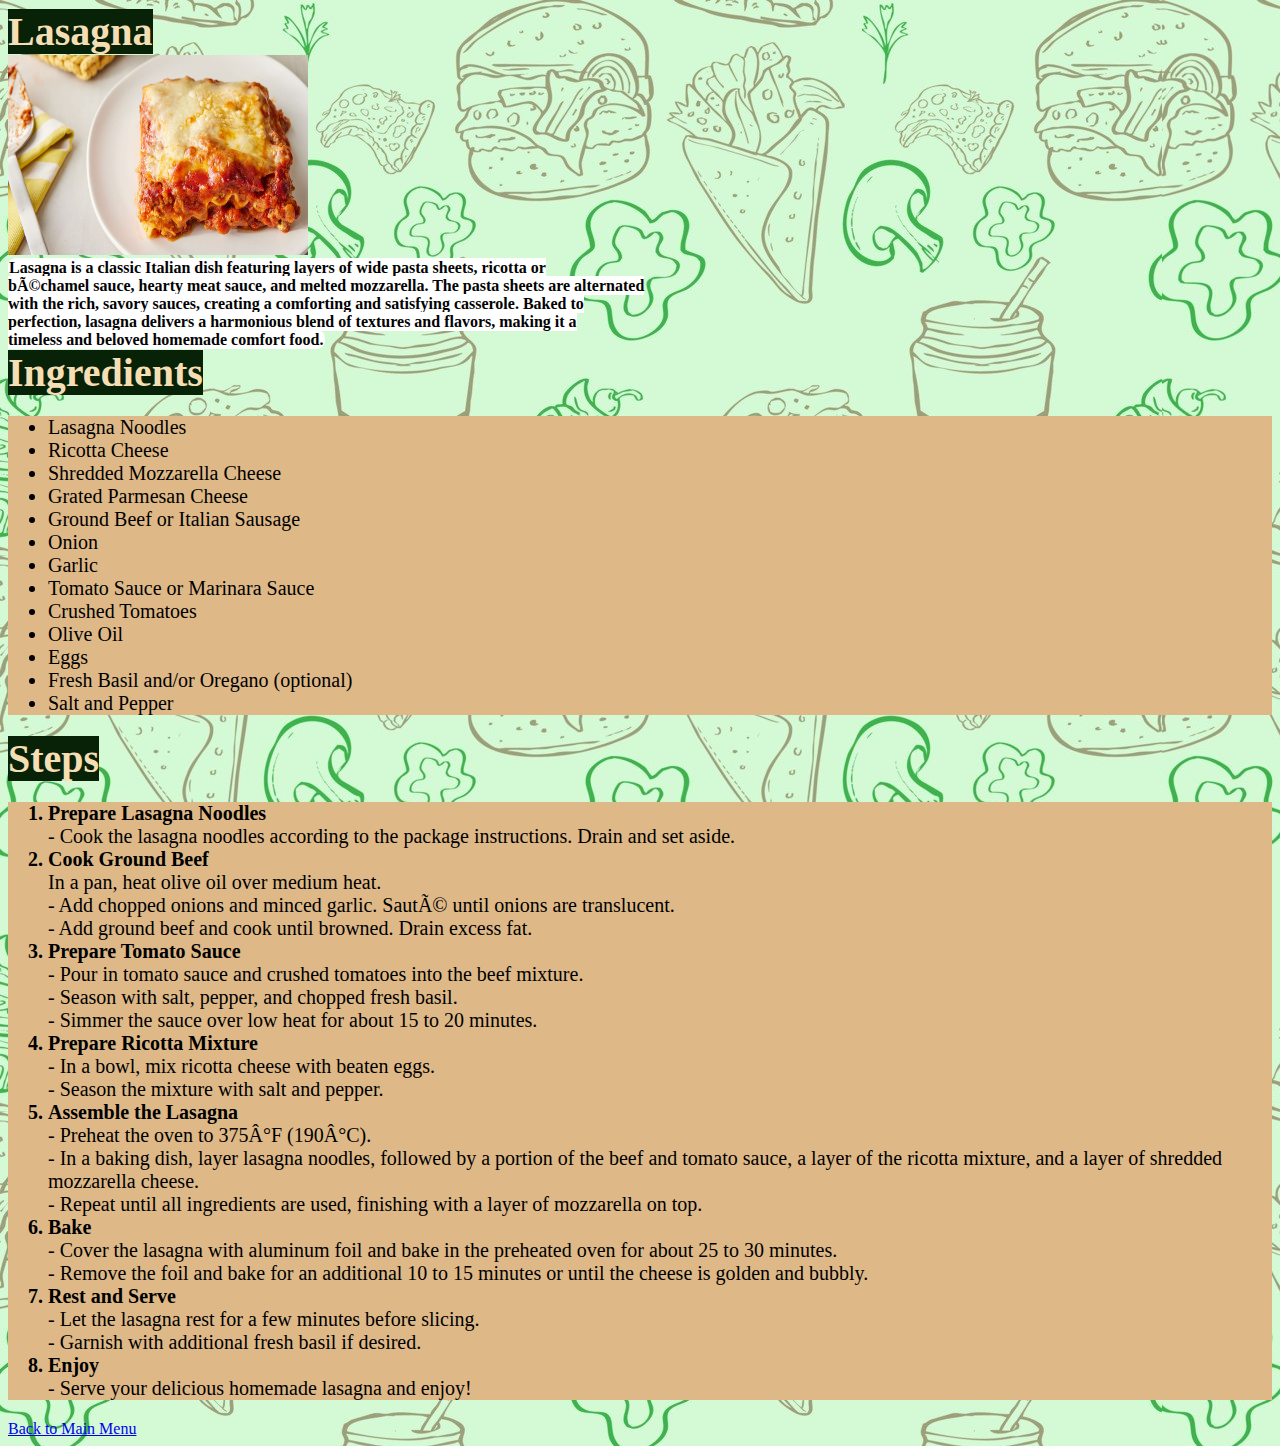
==== recipes/lasagna.html @ fdd2383b "Added modified inserted" ====
<!DOCTYPE html>
<html lang="en">
    <head>
        <title>Lasagna</title>
        <meta charset="utf-18">
        <link rel="stylesheet" href="./stylesrecipe.css">
    </head>
    <body>
        <h1>Lasagna</h1>
        <br>
        <img src="../images/lasagna.jpg" alt="This is my own" height="200" width="300">
        <br>
        <p>Lasagna is a classic Italian dish featuring layers of wide pasta sheets, ricotta or
        <br>béchamel sauce, hearty meat sauce, and melted mozzarella. The pasta sheets are alternated
        <br> with the rich, savory sauces, creating a comforting and satisfying casserole. Baked to 
        <br>perfection, lasagna delivers a harmonious blend of textures and flavors, making it a 
        <br>timeless and beloved homemade comfort food.</p>
        <br>
        <h2 id="ing">Ingredients</h2>
        <ul>
            <li>Lasagna Noodles</li>
            <li>Ricotta Cheese</li>
            <li>Shredded Mozzarella Cheese</li>
            <li>Grated Parmesan Cheese</li>
            <li>Ground Beef or Italian Sausage</li>
            <li>Onion</li>
            <li>Garlic</li>
            <li>Tomato Sauce or Marinara Sauce</li>
            <li>Crushed Tomatoes</li>
            <li>Olive Oil</li>
            <li>Eggs</li>
            <li>Fresh Basil and/or Oregano (optional)</li>
            <li>Salt and Pepper</li>
        </ul>

        <h2 id="ing">Steps</h2>
        <ol>
          <li id="list"><b>Prepare Lasagna Noodles</b></li>
            - Cook the lasagna noodles according to the package instructions. Drain and set aside.
          <li id="list"><b>Cook Ground Beef</b></li>
            In a pan, heat olive oil over medium heat.
            <br>- Add chopped onions and minced garlic. Sauté until onions are translucent.
            <br>- Add ground beef and cook until browned. Drain excess fat.
          <li id="list"><b>Prepare Tomato Sauce</b></li>
            - Pour in tomato sauce and crushed tomatoes into the beef mixture.
            <br>- Season with salt, pepper, and chopped fresh basil.
            <br>- Simmer the sauce over low heat for about 15 to 20 minutes.
          <li id="list"><b>Prepare Ricotta Mixture</b></li>
            - In a bowl, mix ricotta cheese with beaten eggs.
            <br>- Season the mixture with salt and pepper.
          <li id="list"><b>Assemble the Lasagna</b></li>
            - Preheat the oven to 375°F (190°C).
            <br>- In a baking dish, layer lasagna noodles, followed by a portion of the beef and tomato sauce, a layer of the ricotta mixture, and a layer of shredded mozzarella cheese.
            <br>- Repeat until all ingredients are used, finishing with a layer of mozzarella on top.
          <li id="list"><b>Bake</b></li>
            - Cover the lasagna with aluminum foil and bake in the preheated oven for about 25 to 30 minutes.
            <br>- Remove the foil and bake for an additional 10 to 15 minutes or until the cheese is golden and bubbly.
          <li id="list"><b>Rest and Serve</b></li>
            - Let the lasagna rest for a few minutes before slicing.
            <br>- Garnish with additional fresh basil if desired.
          <li id="list"><b>Enjoy</b></li>
            - Serve your delicious homemade lasagna and enjoy!
       
        </ol>
        <a href="../index.html">Back to Main Menu</a>
    </body>
</html>
---- recipes/stylesrecipe.css ----
body {
    background-image: url('../images/background.jpg');
}

h1{
    font-weight: 800;
    font-size: 40px;
    background-color: rgb(8, 34, 8);
    display: inline;
    color: wheat;
}

ul{
    color: black;
    font-size: 20px;
    background-color: burlywood;
    
    
}

#list{
    font-weight: bold;
}
ol{
    color: black;
    font-size: 20px;
    background-color: burlywood;
    
}

p{
    font-weight:bold;   
    display: inline;
    background-color:rgb(255, 255, 255);
    padding: 1px; /* Pad   ding inside the text box */
    margin: 10px 0; /* Margin around the text box */
    border-radius: 8px; /* Border-radius for rounded corners */
    color: #020202; /* Text color inside the text box */

    max-width: 1px; /* Set the maximum width for the text box */
    margin: 20px auto; /* Center the text box with auto margin */
 /* Add padding inside the text box */

}
#ing{
    font-size: 40px;
    background-color: rgb(8, 34, 8);
    display: inline;
    color: wheat;
}
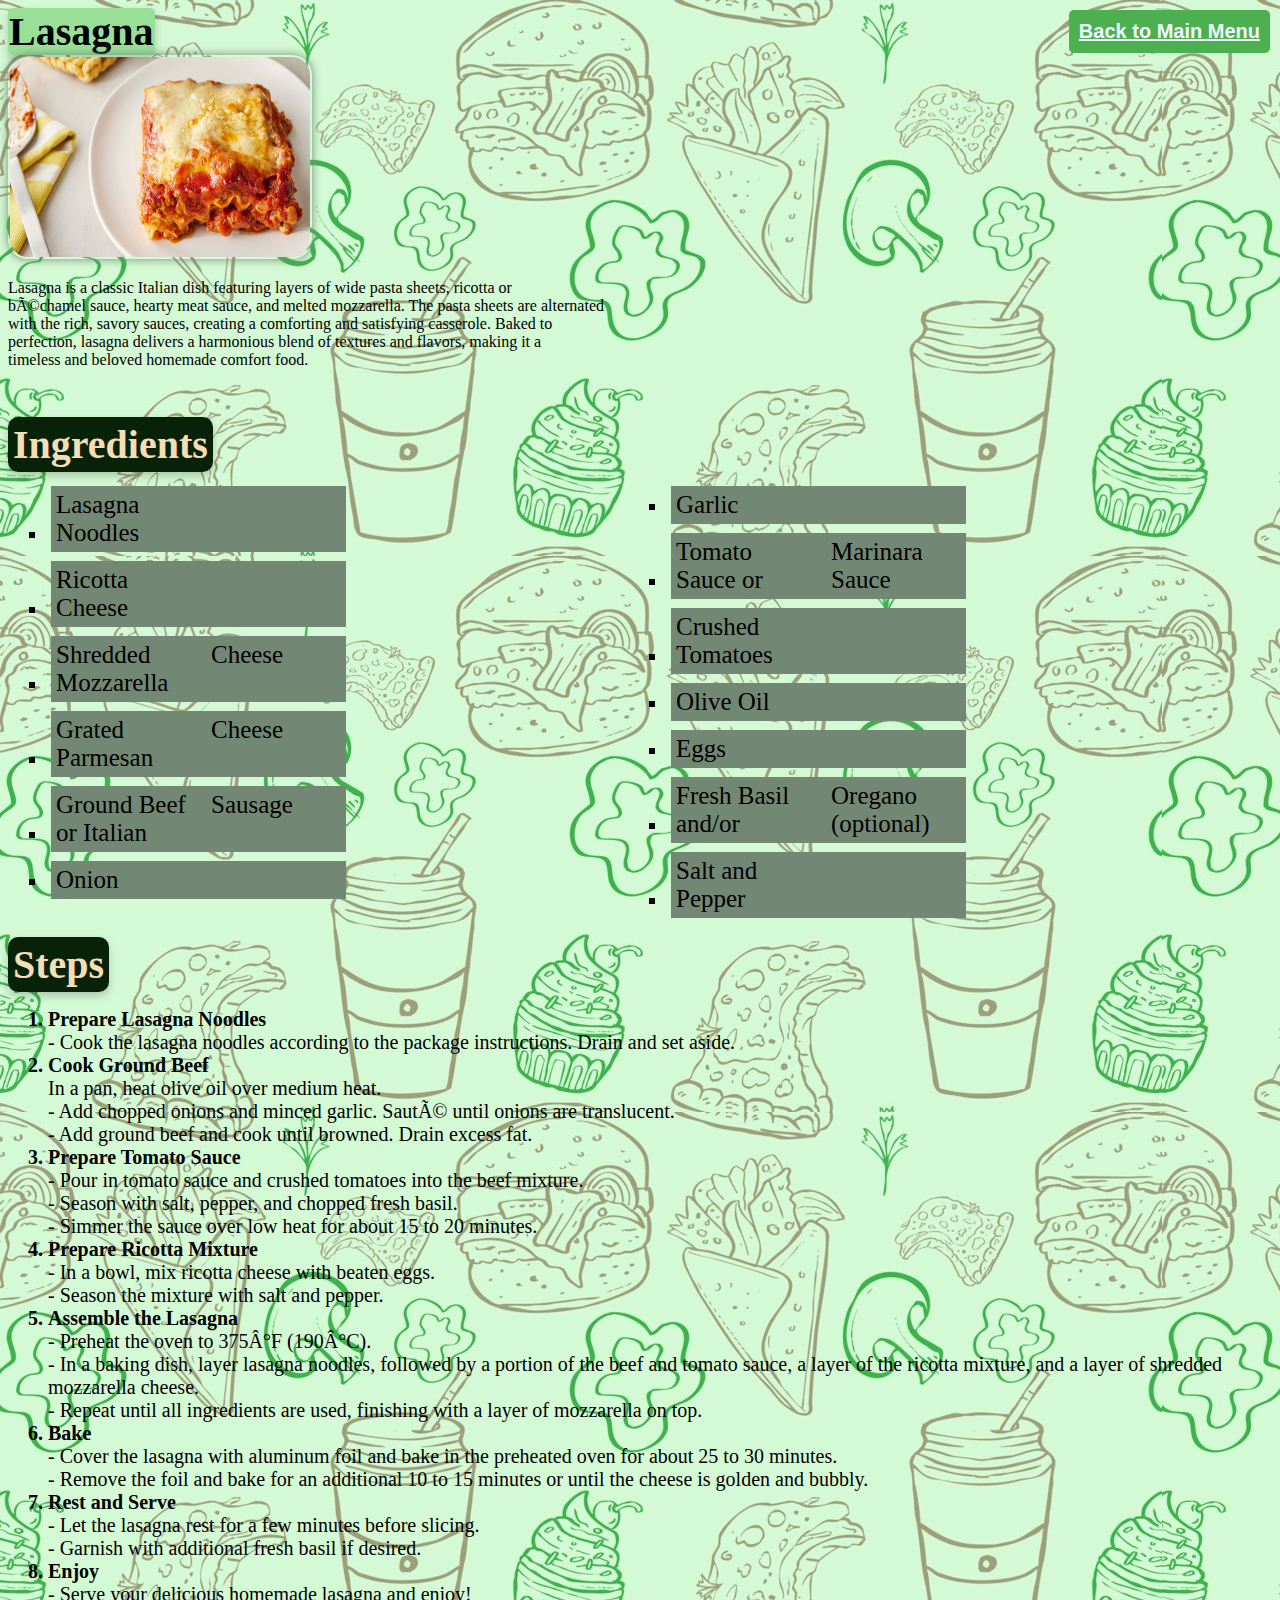
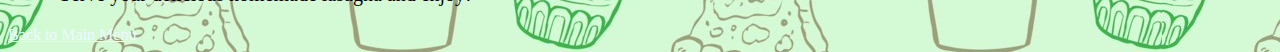
==== commit 64a43960: "Modified & Added file modified css and html files of all recipes modified index.html file pasta had " ====
--- a/recipes/lasagna.html
+++ b/recipes/lasagna.html
@@ -16,52 +16,58 @@
         <br>perfection, lasagna delivers a harmonious blend of textures and flavors, making it a 
         <br>timeless and beloved homemade comfort food.</p>
         <br>
+        <br>
         <h2 id="ing">Ingredients</h2>
         <ul>
-            <li>Lasagna Noodles</li>
-            <li>Ricotta Cheese</li>
-            <li>Shredded Mozzarella Cheese</li>
-            <li>Grated Parmesan Cheese</li>
-            <li>Ground Beef or Italian Sausage</li>
-            <li>Onion</li>
-            <li>Garlic</li>
-            <li>Tomato Sauce or Marinara Sauce</li>
-            <li>Crushed Tomatoes</li>
-            <li>Olive Oil</li>
-            <li>Eggs</li>
-            <li>Fresh Basil and/or Oregano (optional)</li>
-            <li>Salt and Pepper</li>
+            <li id="unordered"><span>Lasagna Noodles</span></li>
+            <li id="unordered"><span>Ricotta Cheese</span></li>
+            <li id="unordered"><span>Shredded Mozzarella Cheese</span></li>
+            <li id="unordered"><span>Grated Parmesan Cheese</span></li>
+            <li id="unordered"><span>Ground Beef or Italian Sausage</span></li>
+            <li id="unordered"><span>Onion</span></li>
+            <li id="unordered"><span>Garlic</span></li>
+            <li id="unordered"><span>Tomato Sauce or Marinara Sauce</span></li>
+            <li id="unordered"><span>Crushed Tomatoes</span></li>
+            <li id="unordered"><span>Olive Oil</span></li>
+            <li id="unordered"><span>Eggs</span></li>
+            <li id="unordered"><span>Fresh Basil and/or Oregano (optional)</span></li>
+            <li id="unordered"><span>Salt and Pepper</span></li>
         </ul>
 
         <h2 id="ing">Steps</h2>
         <ol>
-          <li id="list"><b>Prepare Lasagna Noodles</b></li>
+          <li id="list"><b>Prepare Lasagna Noodles</b></span></li>
             - Cook the lasagna noodles according to the package instructions. Drain and set aside.
-          <li id="list"><b>Cook Ground Beef</b></li>
+          <li id="list"><b>Cook Ground Beef</b></span></li>
             In a pan, heat olive oil over medium heat.
             <br>- Add chopped onions and minced garlic. Sauté until onions are translucent.
             <br>- Add ground beef and cook until browned. Drain excess fat.
-          <li id="list"><b>Prepare Tomato Sauce</b></li>
+          <li id="list"><b>Prepare Tomato Sauce</b></span></li>
             - Pour in tomato sauce and crushed tomatoes into the beef mixture.
             <br>- Season with salt, pepper, and chopped fresh basil.
             <br>- Simmer the sauce over low heat for about 15 to 20 minutes.
-          <li id="list"><b>Prepare Ricotta Mixture</b></li>
+          <li id="list"><b>Prepare Ricotta Mixture</b></span></li>
             - In a bowl, mix ricotta cheese with beaten eggs.
             <br>- Season the mixture with salt and pepper.
-          <li id="list"><b>Assemble the Lasagna</b></li>
+          <li id="list"><b>Assemble the Lasagna</b></span></li>
             - Preheat the oven to 375°F (190°C).
             <br>- In a baking dish, layer lasagna noodles, followed by a portion of the beef and tomato sauce, a layer of the ricotta mixture, and a layer of shredded mozzarella cheese.
             <br>- Repeat until all ingredients are used, finishing with a layer of mozzarella on top.
-          <li id="list"><b>Bake</b></li>
+          <li id="list"><b>Bake</b></span></li>
             - Cover the lasagna with aluminum foil and bake in the preheated oven for about 25 to 30 minutes.
             <br>- Remove the foil and bake for an additional 10 to 15 minutes or until the cheese is golden and bubbly.
-          <li id="list"><b>Rest and Serve</b></li>
+          <li id="list"><b>Rest and Serve</b></span></li>
             - Let the lasagna rest for a few minutes before slicing.
             <br>- Garnish with additional fresh basil if desired.
-          <li id="list"><b>Enjoy</b></li>
+          <li id="list"><b>Enjoy</b></span></li>
             - Serve your delicious homemade lasagna and enjoy!
        
         </ol>
         <a href="../index.html">Back to Main Menu</a>
+
+       
+          <button class="top-right-button"><a href="../index.html">Back to Main Menu</a></button>
+
+
     </body>
 </html>--- a/recipes/stylesrecipe.css
+++ b/recipes/stylesrecipe.css
@@ -2,49 +2,133 @@
     background-image: url('../images/background.jpg');
 }
 
-h1{
-    font-weight: 800;
-    font-size: 40px;
-    background-color: rgb(8, 34, 8);
-    display: inline;
-    color: wheat;
-}
-
-ul{
-    color: black;
-    font-size: 20px;
-    background-color: burlywood;
-    
-    
-}
-
-#list{
-    font-weight: bold;
-}
-ol{
-    color: black;
-    font-size: 20px;
-    background-color: burlywood;
-    
-}
-
-p{
-    font-weight:bold;   
-    display: inline;
-    background-color:rgb(255, 255, 255);
-    padding: 1px; /* Pad   ding inside the text box */
-    margin: 10px 0; /* Margin around the text box */
-    border-radius: 8px; /* Border-radius for rounded corners */
-    color: #020202; /* Text color inside the text box */
-
-    max-width: 1px; /* Set the maximum width for the text box */
-    margin: 20px auto; /* Center the text box with auto margin */
- /* Add padding inside the text box */
-
-}
 #ing{
     font-size: 40px;
     background-color: rgb(8, 34, 8);
     display: inline;
     color: wheat;
-}+    padding: 5px;
+    border-radius: 10px;
+    box-shadow: 0 4px 8px rgba(0, 0, 0, 0.2);
+    position:static;   
+ 
+}
+
+h1{
+  
+    position:static;
+    top: 1000px;
+    left: 10px;
+    font-weight: 800;
+    font-size: 40px;
+    background-color: rgb(152, 224, 152);
+
+    display: inline;
+    padding:1px ;
+    color: rgb(0, 0, 0);
+    border-radius: 5px;
+    box-shadow: 0 4px 8px rgba(0, 0, 0, 0.2);
+    
+   
+}
+
+
+#list{
+    font-weight: bold;
+}
+
+li {
+    color: black;
+    font-size: 20px;  
+    list-style-type:decimal; /* Remove default list item bullets */
+}
+
+#unordered{
+    list-style-type: square;
+    padding: 2px;
+}
+
+ul {
+    
+    columns: 2;
+    list-style: none; /* Remove default list styles */
+    overflow: hidden; /* Clear the float */
+}
+
+#or-line
+{
+    padding: 5px;
+    background-color: rgb(114, 136, 116);  
+}
+
+#ordered{
+    font-size: 25px;
+    padding: 2px;
+}
+
+ol {
+    font-size: 20px;
+    line-clamp:initial;
+}
+
+ol > span {
+    display: inline-block;
+    color: black;
+    font-size: 25px;
+    margin-left: 1px;
+    padding: 5px; 
+}
+
+img{
+    border-radius: 20px;
+    box-shadow: 0 0 10px rgb(114, 136, 116);
+    padding: 2px;
+}
+    
+li > span {
+    columns: 2;
+    float:none; /* Float th]e list items to create a two-column layout */
+    width: calc(50% - 5px); /* Set the width of list items for two columns with gap */
+    margin-right: 5px; /* Adjust the gap between columns */
+    box-sizing: border-box; /* Include padding and border in the width */
+    /* Optional: Add styles for list items */
+    margin-bottom: 5px;
+
+    display: inline-block;
+    color: black;
+    font-size: 25px;
+    background-color: rgb(114, 136, 116);
+    margin-left: 1px;
+    padding: 5px; /* Adjust the padding to control the amount of background around the text */
+}
+
+.content {
+    max-width: 800px; /* Adjust the maximum width of your content */
+    margin: 10px 0;  /* Center the content on the page */
+    font-weight: bold;
+    background-color: aliceblue;
+    text-align:justify;
+    display: grid;
+    border: 2px solid black; 
+    padding: 10px;
+    
+}
+
+
+.top-right-button {
+    position: fixed;
+    top: 10px;
+    right: 10px;
+    font-weight: 800;
+    font-size: 20px;
+    padding: 10px;
+    background-color: #4CAF50;
+    color: white;
+    border: none;
+    border-radius: 5px;
+    cursor: pointer;
+}
+
+a {
+    color: aliceblue;
+}
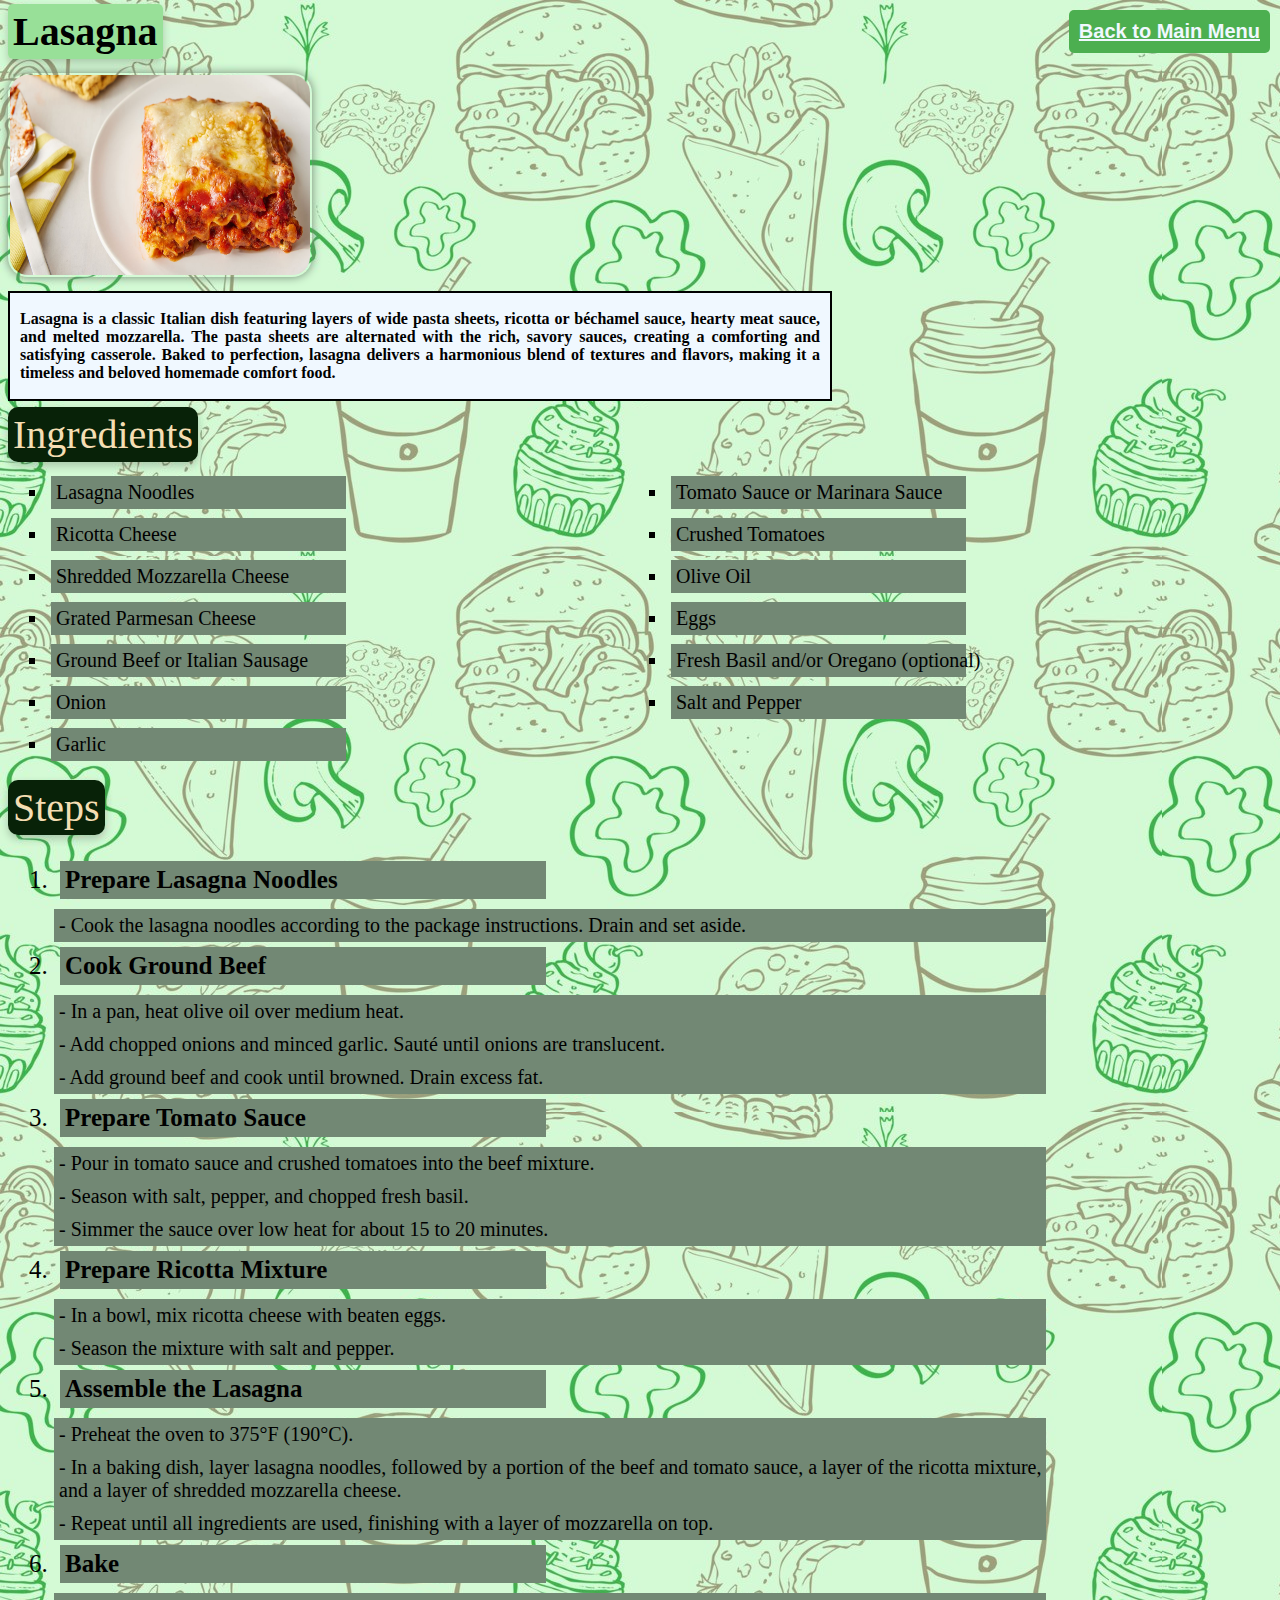
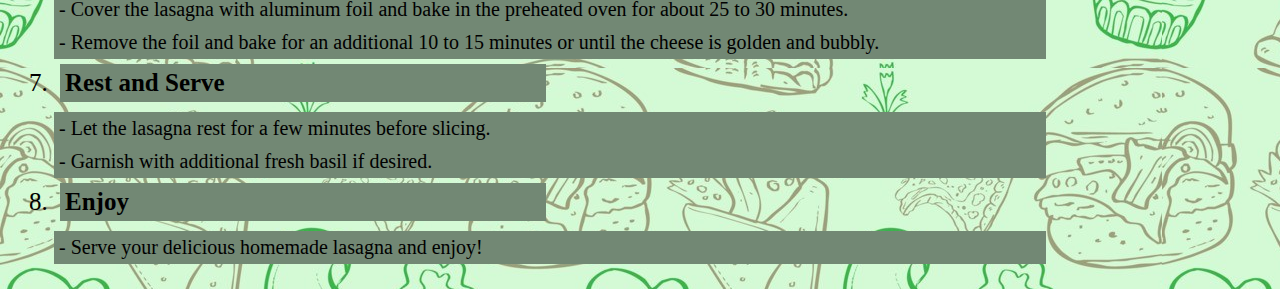
==== commit e6b473c4: "Modified and added image >> few pictures of foods added, >> modifed all recipes as best as possible " ====
--- a/recipes/lasagna.html
+++ b/recipes/lasagna.html
@@ -2,21 +2,22 @@
 <html lang="en">
     <head>
         <title>Lasagna</title>
-        <meta charset="utf-18">
+        <meta charset="UTF-8">
         <link rel="stylesheet" href="./stylesrecipe.css">
     </head>
     <body>
         <h1>Lasagna</h1>
         <br>
+        <br>
         <img src="../images/lasagna.jpg" alt="This is my own" height="200" width="300">
-        <br>
+        <div class="content">
         <p>Lasagna is a classic Italian dish featuring layers of wide pasta sheets, ricotta or
-        <br>béchamel sauce, hearty meat sauce, and melted mozzarella. The pasta sheets are alternated
-        <br> with the rich, savory sauces, creating a comforting and satisfying casserole. Baked to 
-        <br>perfection, lasagna delivers a harmonious blend of textures and flavors, making it a 
-        <br>timeless and beloved homemade comfort food.</p>
-        <br>
-        <br>
+        béchamel sauce, hearty meat sauce, and melted mozzarella. The pasta sheets are alternated
+         with the rich, savory sauces, creating a comforting and satisfying casserole. Baked to 
+        perfection, lasagna delivers a harmonious blend of textures and flavors, making it a 
+        timeless and beloved homemade comfort food.</p>
+        </div>
+        
         <h2 id="ing">Ingredients</h2>
         <ul>
             <li id="unordered"><span>Lasagna Noodles</span></li>
@@ -34,39 +35,40 @@
             <li id="unordered"><span>Salt and Pepper</span></li>
         </ul>
 
+
+
         <h2 id="ing">Steps</h2>
-        <ol>
-          <li id="list"><b>Prepare Lasagna Noodles</b></span></li>
-            - Cook the lasagna noodles according to the package instructions. Drain and set aside.
-          <li id="list"><b>Cook Ground Beef</b></span></li>
-            In a pan, heat olive oil over medium heat.
-            <br>- Add chopped onions and minced garlic. Sauté until onions are translucent.
-            <br>- Add ground beef and cook until browned. Drain excess fat.
-          <li id="list"><b>Prepare Tomato Sauce</b></span></li>
-            - Pour in tomato sauce and crushed tomatoes into the beef mixture.
-            <br>- Season with salt, pepper, and chopped fresh basil.
-            <br>- Simmer the sauce over low heat for about 15 to 20 minutes.
-          <li id="list"><b>Prepare Ricotta Mixture</b></span></li>
-            - In a bowl, mix ricotta cheese with beaten eggs.
-            <br>- Season the mixture with salt and pepper.
-          <li id="list"><b>Assemble the Lasagna</b></span></li>
-            - Preheat the oven to 375°F (190°C).
-            <br>- In a baking dish, layer lasagna noodles, followed by a portion of the beef and tomato sauce, a layer of the ricotta mixture, and a layer of shredded mozzarella cheese.
-            <br>- Repeat until all ingredients are used, finishing with a layer of mozzarella on top.
-          <li id="list"><b>Bake</b></span></li>
-            - Cover the lasagna with aluminum foil and bake in the preheated oven for about 25 to 30 minutes.
-            <br>- Remove the foil and bake for an additional 10 to 15 minutes or until the cheese is golden and bubbly.
-          <li id="list"><b>Rest and Serve</b></span></li>
-            - Let the lasagna rest for a few minutes before slicing.
-            <br>- Garnish with additional fresh basil if desired.
-          <li id="list"><b>Enjoy</b></span></li>
-            - Serve your delicious homemade lasagna and enjoy!
-       
+        <ol><span>
+          <li id="ordered"><span><b>Prepare Lasagna Noodles</b></span></li>
+            <ol id="or-line">- Cook the lasagna noodles according to the package instructions. Drain and set aside.</ol>   
+          <li id="ordered"><span><b>Cook Ground Beef</b></span></li>
+          <ol id="or-line">- In a pan, heat olive oil over medium heat.</ol>   
+            <ol id="or-line">- Add chopped onions and minced garlic. Sauté until onions are translucent.</ol>   
+            <ol id="or-line">- Add ground beef and cook until browned. Drain excess fat.</ol>   
+          <li id="ordered"><span><b>Prepare Tomato Sauce</b></span></li>
+            <ol id="or-line">- Pour in tomato sauce and crushed tomatoes into the beef mixture.</ol>   
+            <ol id="or-line">- Season with salt, pepper, and chopped fresh basil.</ol>   
+            <ol id="or-line">- Simmer the sauce over low heat for about 15 to 20 minutes.</ol>   
+          <li id="ordered"><span><b>Prepare Ricotta Mixture</b></span></li>
+            <ol id="or-line">- In a bowl, mix ricotta cheese with beaten eggs.</ol>   
+            <ol id="or-line">- Season the mixture with salt and pepper.</ol>   
+          <li id="ordered"><span><b>Assemble the Lasagna</b></span></li>
+            <ol id="or-line">- Preheat the oven to 375°F (190°C).</ol>   
+            <ol id="or-line">- In a baking dish, layer lasagna noodles, followed by a portion of the beef and tomato sauce, a layer of the ricotta mixture,
+              <br>and a layer of shredded mozzarella cheese.</ol>   
+            <ol id="or-line">- Repeat until all ingredients are used, finishing with a layer of mozzarella on top.</ol>   
+          <li id="ordered"><span><b>Bake</b></span></li>
+            <ol id="or-line">- Cover the lasagna with aluminum foil and bake in the preheated oven for about 25 to 30 minutes.</ol>   
+            <ol id="or-line">- Remove the foil and bake for an additional 10 to 15 minutes or until the cheese is golden and bubbly.</ol>   
+          <li id="ordered"><span><b>Rest and Serve</b></span></li>
+            <ol id="or-line">- Let the lasagna rest for a few minutes before slicing.</ol>   
+            <ol id="or-line">- Garnish with additional fresh basil if desired.</ol>   
+          <li id="ordered"><span><b>Enjoy</b></span></li>
+            <ol id="or-line">- Serve your delicious homemade lasagna and enjoy!</ol>   
+          </span>
         </ol>
-        <a href="../index.html">Back to Main Menu</a>
-
-       
-          <button class="top-right-button"><a href="../index.html">Back to Main Menu</a></button>
+     
+        <button class="top-right-button"><a href="../index.html">Back to Main Menu</a></button>
 
 
     </body>
--- a/recipes/stylesrecipe.css
+++ b/recipes/stylesrecipe.css
@@ -10,8 +10,9 @@
     padding: 5px;
     border-radius: 10px;
     box-shadow: 0 4px 8px rgba(0, 0, 0, 0.2);
-    position:static;   
- 
+    position:static;    
+    font-weight: 300;
+
 }
 
 h1{
@@ -24,7 +25,7 @@
     background-color: rgb(152, 224, 152);
 
     display: inline;
-    padding:1px ;
+    padding:5px ;
     color: rgb(0, 0, 0);
     border-radius: 5px;
     box-shadow: 0 4px 8px rgba(0, 0, 0, 0.2);
@@ -33,9 +34,6 @@
 }
 
 
-#list{
-    font-weight: bold;
-}
 
 li {
     color: black;
@@ -46,6 +44,7 @@
 #unordered{
     list-style-type: square;
     padding: 2px;
+    white-space: nowrap;
 }
 
 ul {
@@ -63,7 +62,9 @@
 
 #ordered{
     font-size: 25px;
-    padding: 2px;
+    padding: 5px;
+    white-space: nowrap; 
+    
 }
 
 ol {
@@ -79,11 +80,13 @@
     padding: 5px; 
 }
 
+
 img{
     border-radius: 20px;
     box-shadow: 0 0 10px rgb(114, 136, 116);
     padding: 2px;
 }
+
     
 li > span {
     columns: 2;
@@ -96,7 +99,6 @@
 
     display: inline-block;
     color: black;
-    font-size: 25px;
     background-color: rgb(114, 136, 116);
     margin-left: 1px;
     padding: 5px; /* Adjust the padding to control the amount of background around the text */
@@ -111,6 +113,8 @@
     display: grid;
     border: 2px solid black; 
     padding: 10px;
+    padding-top: 1px;
+    padding-bottom: 1px;
     
 }
 
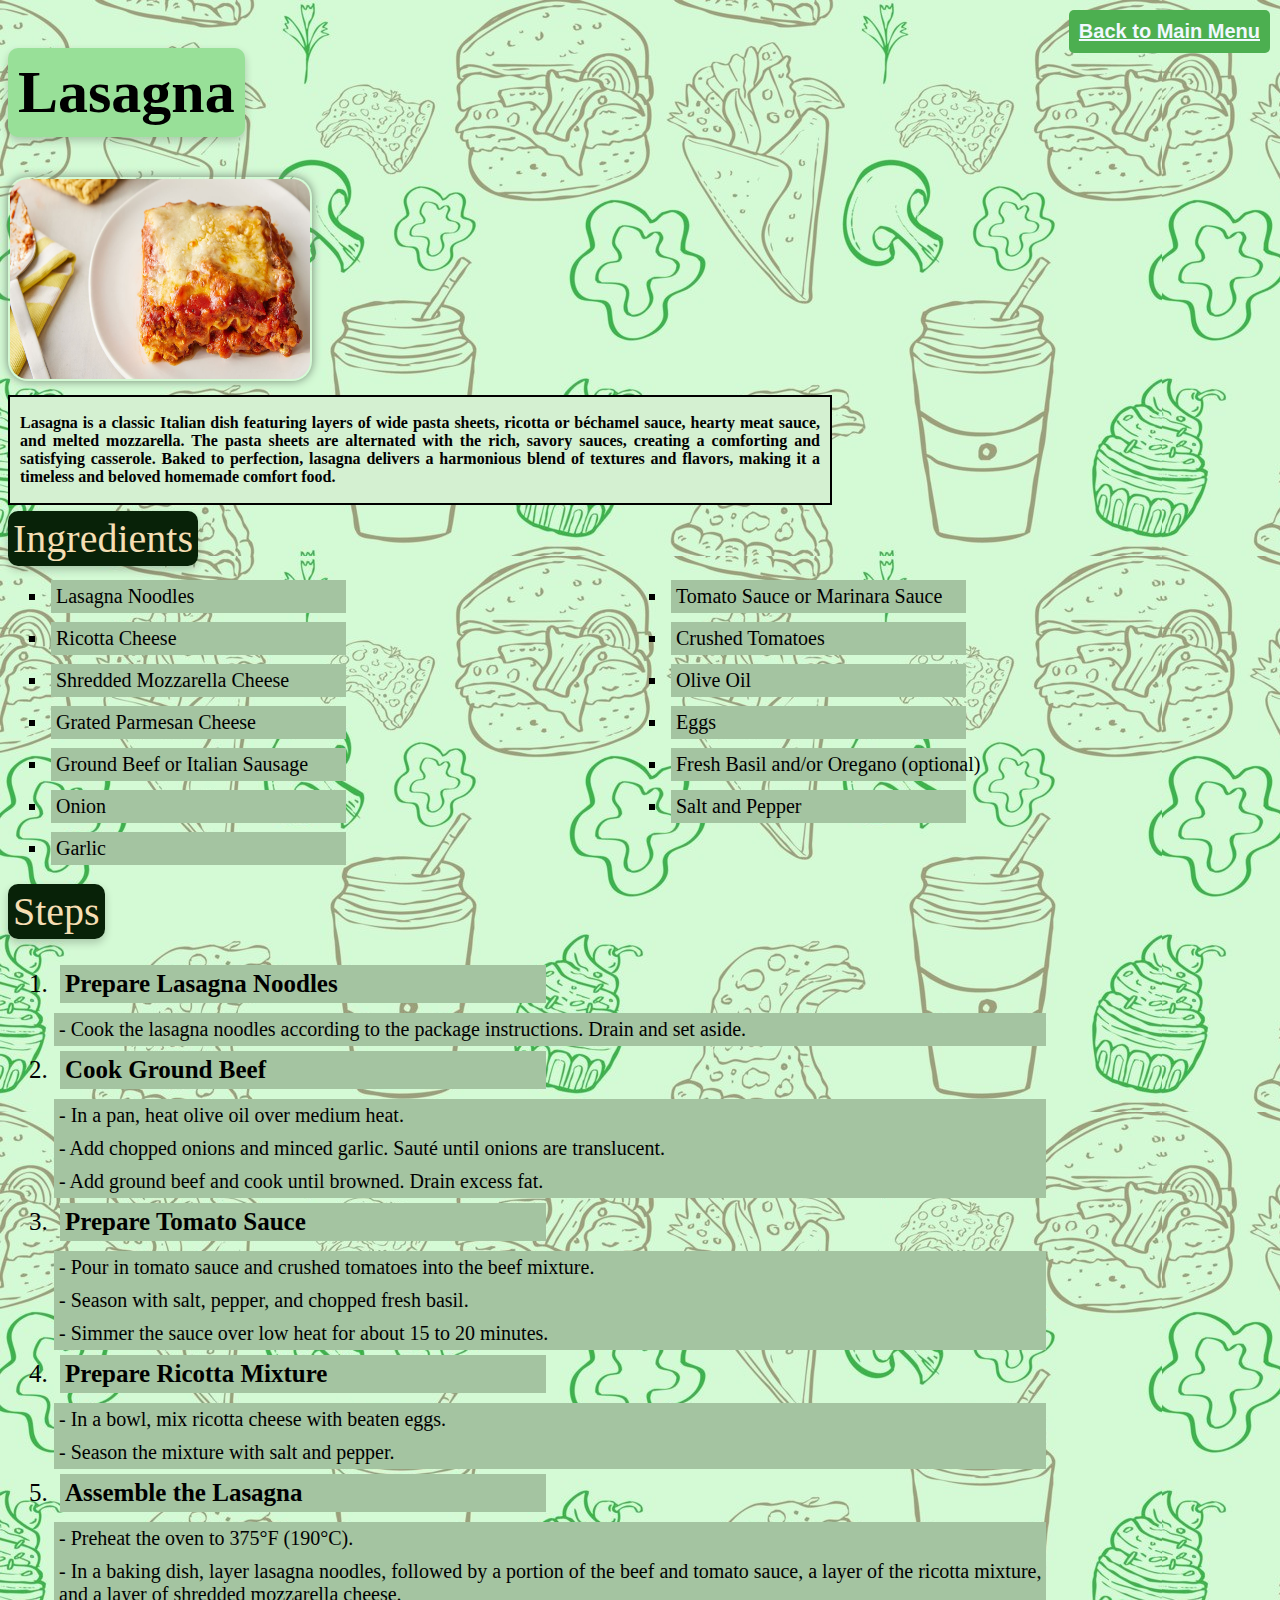
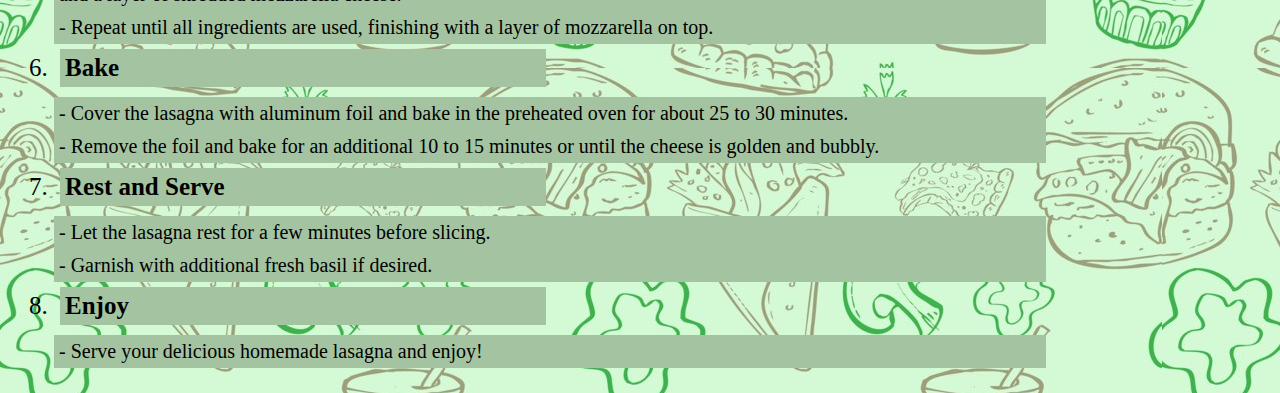
==== commit 02f74b8a: "Modified all to final" ====
--- a/recipes/lasagna.html
+++ b/recipes/lasagna.html
@@ -7,8 +7,7 @@
     </head>
     <body>
         <h1>Lasagna</h1>
-        <br>
-        <br>
+      <br>
         <img src="../images/lasagna.jpg" alt="This is my own" height="200" width="300">
         <div class="content">
         <p>Lasagna is a classic Italian dish featuring layers of wide pasta sheets, ricotta or
--- a/recipes/stylesrecipe.css
+++ b/recipes/stylesrecipe.css
@@ -17,17 +17,16 @@
 
 h1{
   
-    position:static;
     top: 1000px;
-    left: 10px;
+    left: 10px; 
     font-weight: 800;
-    font-size: 40px;
+    font-size: 60px;
     background-color: rgb(152, 224, 152);
 
-    display: inline;
-    padding:5px ;
+    display:inline-block;
+    padding:10px ;
     color: rgb(0, 0, 0);
-    border-radius: 5px;
+    border-radius: 10px;
     box-shadow: 0 4px 8px rgba(0, 0, 0, 0.2);
     
    
@@ -57,7 +56,7 @@
 #or-line
 {
     padding: 5px;
-    background-color: rgb(114, 136, 116);  
+    background-color: rgb(164, 196, 161);  
 }
 
 #ordered{
@@ -99,7 +98,7 @@
 
     display: inline-block;
     color: black;
-    background-color: rgb(114, 136, 116);
+    background-color: rgb(164, 196, 161);
     margin-left: 1px;
     padding: 5px; /* Adjust the padding to control the amount of background around the text */
 }
@@ -108,7 +107,7 @@
     max-width: 800px; /* Adjust the maximum width of your content */
     margin: 10px 0;  /* Center the content on the page */
     font-weight: bold;
-    background-color: aliceblue;
+    background-color: rgb(212, 240, 209);
     text-align:justify;
     display: grid;
     border: 2px solid black; 
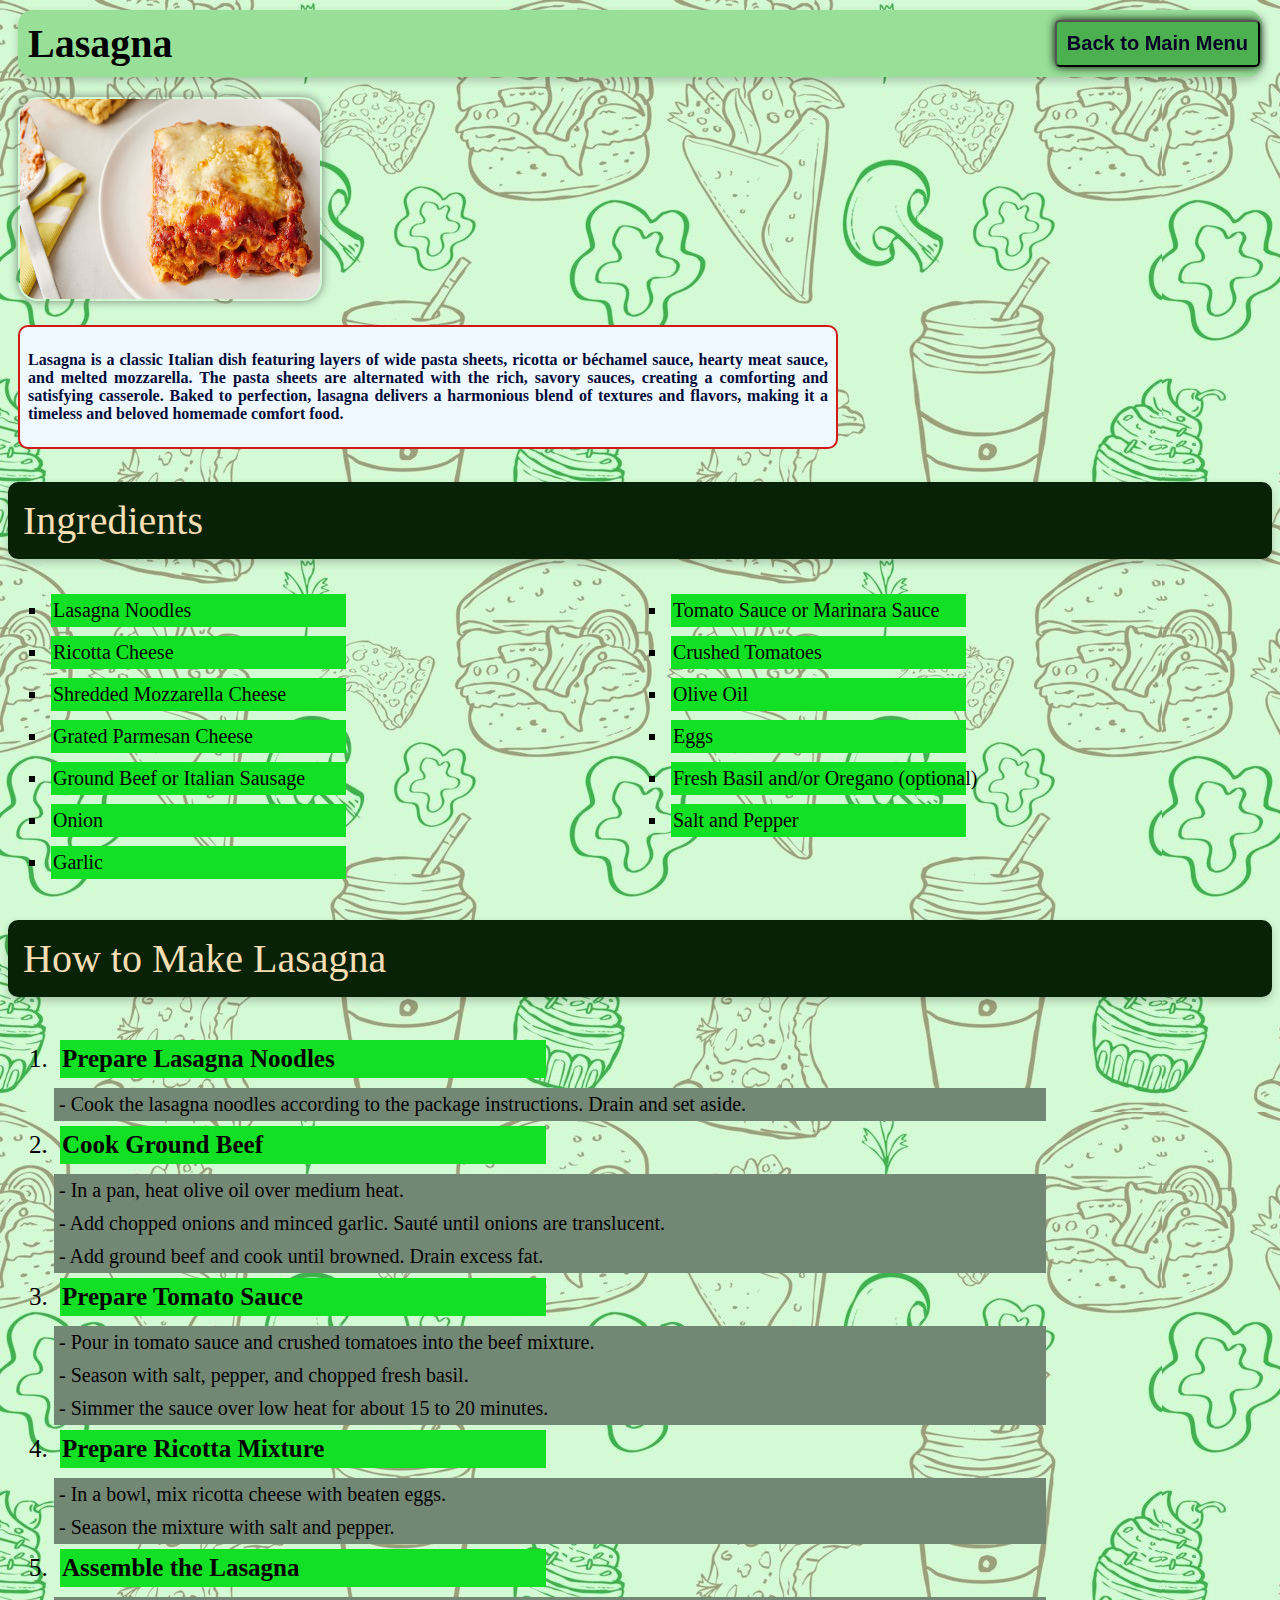
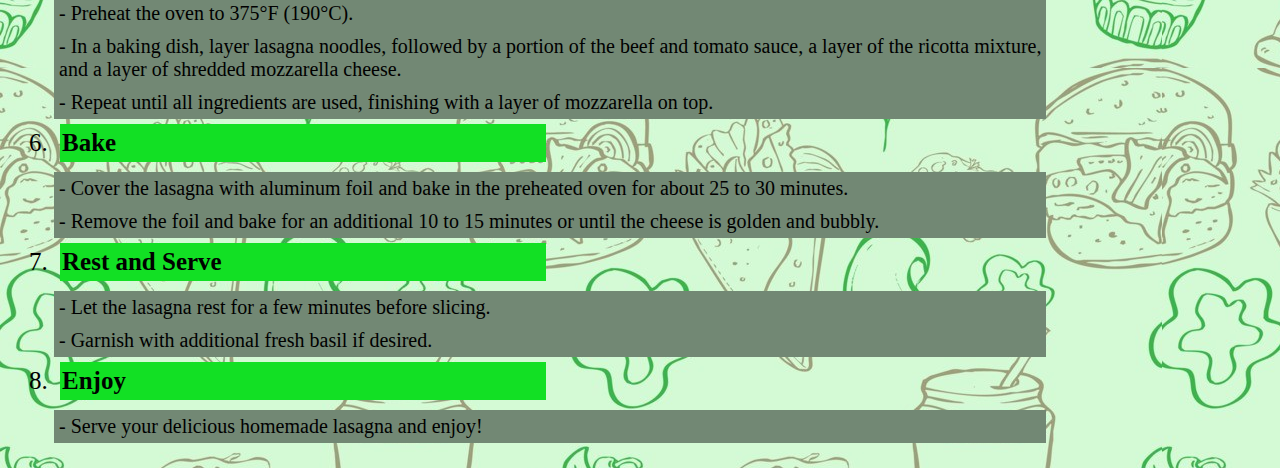
==== commit 31dee61a: "modified" ====
--- a/recipes/lasagna.html
+++ b/recipes/lasagna.html
@@ -7,7 +7,7 @@
     </head>
     <body>
         <h1>Lasagna</h1>
-      <br>
+        
         <img src="../images/lasagna.jpg" alt="This is my own" height="200" width="300">
         <div class="content">
         <p>Lasagna is a classic Italian dish featuring layers of wide pasta sheets, ricotta or
@@ -36,7 +36,7 @@
 
 
 
-        <h2 id="ing">Steps</h2>
+        <h2 id="ing">How to Make Lasagna</h2>
         <ol><span>
           <li id="ordered"><span><b>Prepare Lasagna Noodles</b></span></li>
             <ol id="or-line">- Cook the lasagna noodles according to the package instructions. Drain and set aside.</ol>   
--- a/recipes/stylesrecipe.css
+++ b/recipes/stylesrecipe.css
@@ -1,38 +1,6 @@
 body {
-    background-image: url('../images/background.jpg');
+   background-image: url('../images/background.jpg');
 }
-
-#ing{
-    font-size: 40px;
-    background-color: rgb(8, 34, 8);
-    display: inline;
-    color: wheat;
-    padding: 5px;
-    border-radius: 10px;
-    box-shadow: 0 4px 8px rgba(0, 0, 0, 0.2);
-    position:static;    
-    font-weight: 300;
-
-}
-
-h1{
-  
-    top: 1000px;
-    left: 10px; 
-    font-weight: 800;
-    font-size: 60px;
-    background-color: rgb(152, 224, 152);
-
-    display:inline-block;
-    padding:10px ;
-    color: rgb(0, 0, 0);
-    border-radius: 10px;
-    box-shadow: 0 4px 8px rgba(0, 0, 0, 0.2);
-    
-   
-}
-
-
 
 li {
     color: black;
@@ -56,7 +24,7 @@
 #or-line
 {
     padding: 5px;
-    background-color: rgb(164, 196, 161);  
+    background-color: rgb(114, 136, 116);  
 }
 
 #ordered{
@@ -84,6 +52,11 @@
     border-radius: 20px;
     box-shadow: 0 0 10px rgb(114, 136, 116);
     padding: 2px;
+    margin: 10px;
+    border-radius:20px;
+    border: rgb(30, 210, 105);
+    border-width: 10px;
+    position:static;    
 }
 
     
@@ -96,42 +69,92 @@
     /* Optional: Add styles for list items */
     margin-bottom: 5px;
 
-    display: inline-block;
+    display:inline-block;
     color: black;
-    background-color: rgb(164, 196, 161);
+    background-color: rgb(18, 224, 36);
     margin-left: 1px;
-    padding: 5px; /* Adjust the padding to control the amount of background around the text */
+    padding: 5px 2px; /* Adjust the padding to control the amount of background around the text */
 }
 
 .content {
     max-width: 800px; /* Adjust the maximum width of your content */
-    margin: 10px 0;  /* Center the content on the page */
+    margin: 10px 10px;  /* Center the content on the page */
     font-weight: bold;
-    background-color: rgb(212, 240, 209);
+    background-color: aliceblue;
     text-align:justify;
-    display: grid;
-    border: 2px solid black; 
-    padding: 10px;
-    padding-top: 1px;
-    padding-bottom: 1px;
+    border: 2px solid rgb(211, 24, 24); 
+    padding: 8px;
+    color: #030c3b;   
+    border-radius: 10px;
+    position:static;    
     
 }
 
 
+#ing{
+    font-size: 40px;
+    background-color: rgb(8, 34, 8);
+    color: wheat;
+    padding: 15px;
+    border-radius: 10px;
+    box-shadow: 0 4px 8px rgba(0, 0, 0, 0.2);
+    position:static;    
+    font-weight: 300;
+}
+
+button{
+    margin: 1px;
+    margin-right: 15px;
+    margin-top: 5px;
+}
+
+h1{
+  
+    font-weight: 800;
+    font-size: 40px;
+    background-color: rgb(152, 224, 152);
+   display:flexbox;
+   border-color: #0c26bd;
+    margin: 10px;
+    padding:10px ;
+    color: rgb(0, 0, 0);
+    border-radius: 15px;
+    box-shadow: 0 4px 8px rgba(0, 0, 0, 0.2);
+    position:static;
+}
+
 .top-right-button {
-    position: fixed;
-    top: 10px;
-    right: 10px;
-    font-weight: 800;
-    font-size: 20px;
-    padding: 10px;
-    background-color: #4CAF50;
-    color: white;
-    border: none;
-    border-radius: 5px;
-    cursor: pointer;
+   position: fixed;
+   top: 10px;
+   right: 10px;
+   font-weight: 800;
+   font-size: 20px;
+   padding: 10px;
+   background-color: #4CAF50;
+   color: rgb(15, 0, 0);
+   border-radius: 5px;
+   box-shadow: 0 0 10px rgb(0, 0, 0);
+   cursor: pointer;
+   margin: 10px;
 }
 
 a {
-    color: aliceblue;
+    color: rgb(8, 1, 39);
+    text-decoration: none;
 }
+
+.box1 {
+    padding: 10px;
+    color: #031b04;
+    font-weight: 800;
+    font-size: 50px;
+    background-color: blueviolet;
+  }
+
+.box2{
+    padding: 20px;
+    color: #0c26bd;
+    font-weight: 800;
+    font-size: 50px;
+    background-color: rgb(230, 98, 21);
+  }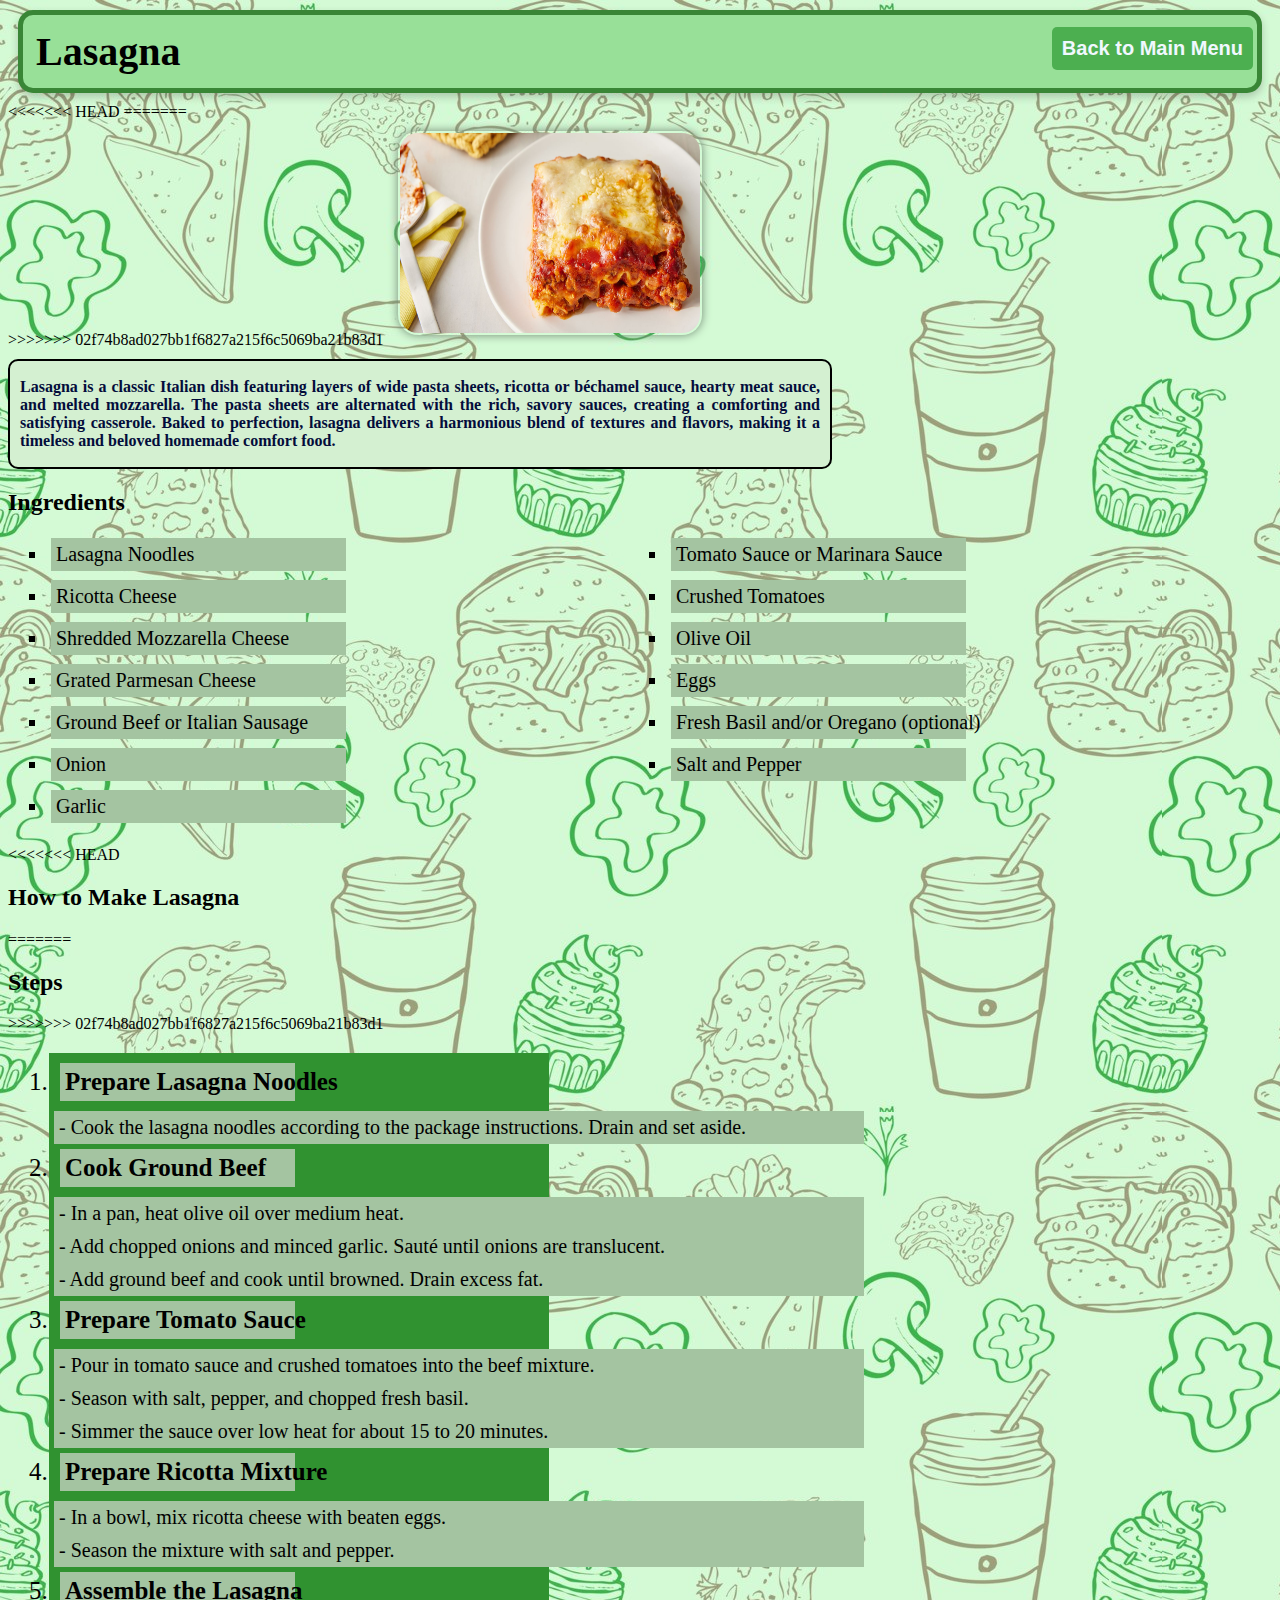
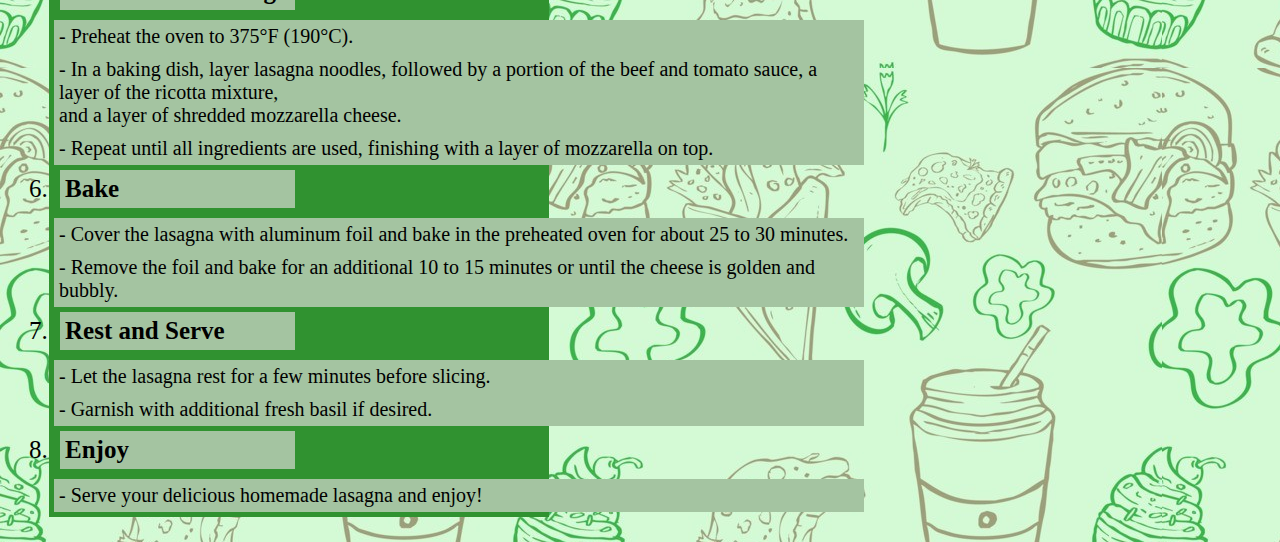
==== commit e2408bd6: "modified 29th Jan 2024" ====
--- a/recipes/lasagna.html
+++ b/recipes/lasagna.html
@@ -7,7 +7,11 @@
     </head>
     <body>
         <h1>Lasagna</h1>
+<<<<<<< HEAD
         
+=======
+      <br>
+>>>>>>> 02f74b8ad027bb1f6827a215f6c5069ba21b83d1
         <img src="../images/lasagna.jpg" alt="This is my own" height="200" width="300">
         <div class="content">
         <p>Lasagna is a classic Italian dish featuring layers of wide pasta sheets, ricotta or
@@ -36,7 +40,11 @@
 
 
 
+<<<<<<< HEAD
         <h2 id="ing">How to Make Lasagna</h2>
+=======
+        <h2 id="ing">Steps</h2>
+>>>>>>> 02f74b8ad027bb1f6827a215f6c5069ba21b83d1
         <ol><span>
           <li id="ordered"><span><b>Prepare Lasagna Noodles</b></span></li>
             <ol id="or-line">- Cook the lasagna noodles according to the package instructions. Drain and set aside.</ol>   
--- a/recipes/stylesrecipe.css
+++ b/recipes/stylesrecipe.css
@@ -2,6 +2,7 @@
    background-image: url('../images/background.jpg');
 }
 
+<<<<<<< HEAD
 li {
     color: black;
     font-size: 20px;  
@@ -24,7 +25,8 @@
 #or-line
 {
     padding: 5px;
-    background-color: rgb(114, 136, 116);  
+    background-color: rgb(112, 221, 121);  
+    width: 800px;
 }
 
 #ordered{
@@ -37,90 +39,86 @@
 ol {
     font-size: 20px;
     line-clamp:initial;
-}
-
-ol > span {
-    display: inline-block;
-    color: black;
-    font-size: 25px;
-    margin-left: 1px;
-    padding: 5px; 
-}
-
+    width: 800px;
+}
 
 img{
-    border-radius: 20px;
-    box-shadow: 0 0 10px rgb(114, 136, 116);
-    padding: 2px;
+    border-radius: 10px;
+    box-shadow: 0 0 10px rgb(1, 27, 3);
     margin: 10px;
-    border-radius:20px;
-    border: rgb(30, 210, 105);
+    border-color: #031b04;
     border-width: 10px;
     position:static;    
 }
 
     
-li > span {
-    columns: 2;
+span {
     float:none; /* Float th]e list items to create a two-column layout */
-    width: calc(50% - 5px); /* Set the width of list items for two columns with gap */
-    margin-right: 5px; /* Adjust the gap between columns */
+    width: 500px; /* Set the width of list items for two columns with gap */
+    margin-right: 10px; /* Adjust the gap between columns */
     box-sizing: border-box; /* Include padding and border in the width */
     /* Optional: Add styles for list items */
     margin-bottom: 5px;
-
     display:inline-block;
     color: black;
-    background-color: rgb(18, 224, 36);
+    background-color: rgb(48, 146, 48);
     margin-left: 1px;
     padding: 5px 2px; /* Adjust the padding to control the amount of background around the text */
 }
 
 .content {
     max-width: 800px; /* Adjust the maximum width of your content */
-    margin: 10px 10px;  /* Center the content on the page */
+    margin: 5px;  /* Center the content on the page */
     font-weight: bold;
-    background-color: aliceblue;
+    background-color: rgb(207, 235, 194);
     text-align:justify;
-    border: 2px solid rgb(211, 24, 24); 
-    padding: 8px;
+    border: 2px solid rgb(27, 80, 30); 
+    padding: 10px;
+    padding-top: 1px;
+    padding-bottom: 1px;
     color: #030c3b;   
     border-radius: 10px;
     position:static;    
     
 }
 
-
+=======
+>>>>>>> 02f74b8ad027bb1f6827a215f6c5069ba21b83d1
 #ing{
     font-size: 40px;
     background-color: rgb(8, 34, 8);
     color: wheat;
+<<<<<<< HEAD
     padding: 15px;
     border-radius: 10px;
     box-shadow: 0 4px 8px rgba(0, 0, 0, 0.2);
-    position:static;    
+    position:relative;    
     font-weight: 300;
+    width:fit-content;
+    margin: 5px;
 }
 
 button{
     margin: 1px;
     margin-right: 15px;
     margin-top: 5px;
+    padding: 10px;
+    border-radius: 10px;
+    background-color: rgb(199, 53, 82);
 }
 
 h1{
-  
+    border: 2px solid rgb(57, 134, 54);
     font-weight: 800;
     font-size: 40px;
     background-color: rgb(152, 224, 152);
-   display:flexbox;
-   border-color: #0c26bd;
     margin: 10px;
-    padding:10px ;
+    padding:13px ;
     color: rgb(0, 0, 0);
     border-radius: 15px;
     box-shadow: 0 4px 8px rgba(0, 0, 0, 0.2);
     position:static;
+    border-width: 5px;
 }
 
 .top-right-button {
@@ -132,10 +130,9 @@
    padding: 10px;
    background-color: #4CAF50;
    color: rgb(15, 0, 0);
-   border-radius: 5px;
-   box-shadow: 0 0 10px rgb(0, 0, 0);
+   border-radius: 5px;  
    cursor: pointer;
-   margin: 10px;
+   margin: 17px;
 }
 
 a {
@@ -143,18 +140,174 @@
     text-decoration: none;
 }
 
+
+
+.bb{
+    border: 10 solid #030c3b;
+}
+.bottom-back{
+    font-size: 20px;
+    position: relative;
+    border: 0 solid #0c26bd;
+    border-radius: 10px;
+    background-color: rgb(211, 39, 73);
+    padding: 8px;
+}
+
 .box1 {
-    padding: 10px;
-    color: #031b04;
-    font-weight: 800;
-    font-size: 50px;
-    background-color: blueviolet;
+    padding: 30px;
+    color: #000000;
+    font-weight: 800;
+    font-size: 30px;
+    background-color: rgb(7, 122, 22);
+    border: 25px solid rgb(77, 3, 3);
+    width:60%;
+    border-radius: 30px;
+    margin: 0 0 20px 0;
+    display: block;
+  } 
+
+.box2{
+    
+    width: 8px;
+    margin: 10px 10px 5px 1px;
+    padding: 10px;
+    color: #0c26bd;
+    font-weight: 800;
+    display: block;
+    font-size: 25px;
+    background-color: rgb(230, 98, 21);
+    border: 10px solid rgb(80, 2, 2);
+    width: 100px;
+    height: 100px;
   }
-
-.box2{
-    padding: 20px;
-    color: #0c26bd;
-    font-weight: 800;
-    font-size: 50px;
-    background-color: rgb(230, 98, 21);
-  }+=======
+    padding: 5px;
+    border-radius: 10px;
+    box-shadow: 0 4px 8px rgba(0, 0, 0, 0.2);
+    position:static;    
+    font-weight: 300;
+
+}
+
+h1{
+  
+    top: 1000px;
+    left: 10px; 
+    font-weight: 800;
+    font-size: 60px;
+    background-color: rgb(152, 224, 152);
+
+    display:inline-block;
+    padding:10px ;
+    color: rgb(0, 0, 0);
+    border-radius: 10px;
+    box-shadow: 0 4px 8px rgba(0, 0, 0, 0.2);
+    
+   
+}
+
+
+
+li {
+    color: black;
+    font-size: 20px;  
+    list-style-type:decimal; /* Remove default list item bullets */
+}
+
+#unordered{
+    list-style-type: square;
+    padding: 2px;
+    white-space: nowrap;
+}
+
+ul {
+    
+    columns: 2;
+    list-style: none; /* Remove default list styles */
+    overflow: hidden; /* Clear the float */
+}
+
+#or-line
+{
+    padding: 5px;
+    background-color: rgb(164, 196, 161);  
+}
+
+#ordered{
+    font-size: 25px;
+    padding: 5px;
+    white-space: nowrap; 
+    
+}
+
+ol {
+    font-size: 20px;
+    line-clamp:initial;
+}
+
+ol > span {
+    display: inline-block;
+    color: black;
+    font-size: 25px;
+    margin-left: 1px;
+    padding: 5px; 
+}
+
+
+img{
+    border-radius: 20px;
+    box-shadow: 0 0 10px rgb(114, 136, 116);
+    padding: 2px;
+}
+
+    
+li > span {
+    columns: 2;
+    float:none; /* Float th]e list items to create a two-column layout */
+    width: calc(50% - 5px); /* Set the width of list items for two columns with gap */
+    margin-right: 5px; /* Adjust the gap between columns */
+    box-sizing: border-box; /* Include padding and border in the width */
+    /* Optional: Add styles for list items */
+    margin-bottom: 5px;
+
+    display: inline-block;
+    color: black;
+    background-color: rgb(164, 196, 161);
+    margin-left: 1px;
+    padding: 5px; /* Adjust the padding to control the amount of background around the text */
+}
+
+.content {
+    max-width: 800px; /* Adjust the maximum width of your content */
+    margin: 10px 0;  /* Center the content on the page */
+    font-weight: bold;
+    background-color: rgb(212, 240, 209);
+    text-align:justify;
+    display: grid;
+    border: 2px solid black; 
+    padding: 10px;
+    padding-top: 1px;
+    padding-bottom: 1px;
+    
+}
+
+
+.top-right-button {
+    position: fixed;
+    top: 10px;
+    right: 10px;
+    font-weight: 800;
+    font-size: 20px;
+    padding: 10px;
+    background-color: #4CAF50;
+    color: white;
+    border: none;
+    border-radius: 5px;
+    cursor: pointer;
+}
+
+a {
+    color: aliceblue;
+}
+>>>>>>> 02f74b8ad027bb1f6827a215f6c5069ba21b83d1
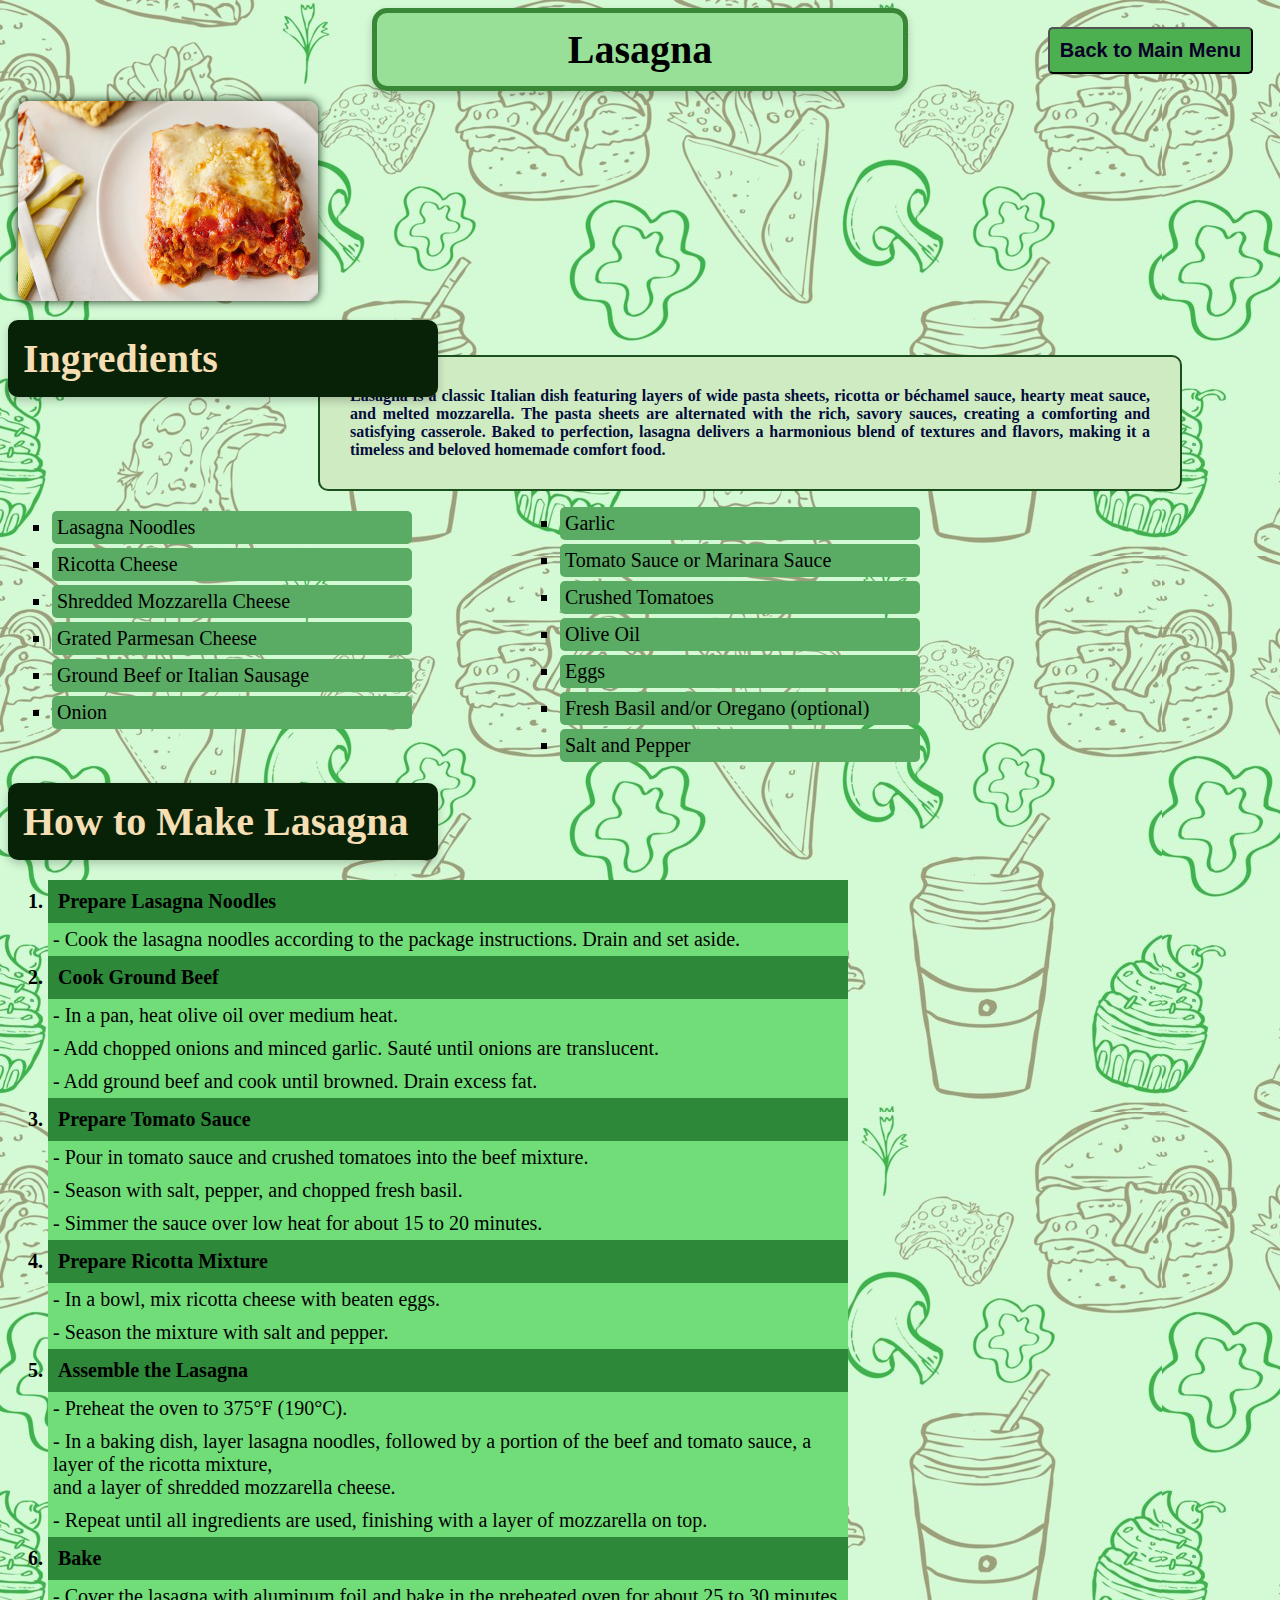
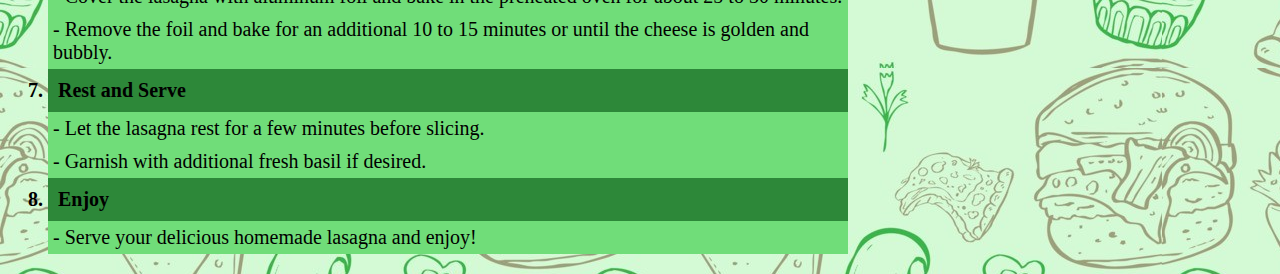
==== commit 451ba12a: "AWWWW" ====
--- a/recipes/lasagna.html
+++ b/recipes/lasagna.html
@@ -7,72 +7,62 @@
     </head>
     <body>
         <h1>Lasagna</h1>
-<<<<<<< HEAD
+        <img src="../images/lasagna.jpg" alt="This is my own" height="200" width="300">
         
-=======
-      <br>
->>>>>>> 02f74b8ad027bb1f6827a215f6c5069ba21b83d1
-        <img src="../images/lasagna.jpg" alt="This is my own" height="200" width="300">
-        <div class="content">
         <p>Lasagna is a classic Italian dish featuring layers of wide pasta sheets, ricotta or
         béchamel sauce, hearty meat sauce, and melted mozzarella. The pasta sheets are alternated
          with the rich, savory sauces, creating a comforting and satisfying casserole. Baked to 
         perfection, lasagna delivers a harmonious blend of textures and flavors, making it a 
         timeless and beloved homemade comfort food.</p>
-        </div>
         
         <h2 id="ing">Ingredients</h2>
         <ul>
-            <li id="unordered"><span>Lasagna Noodles</span></li>
-            <li id="unordered"><span>Ricotta Cheese</span></li>
-            <li id="unordered"><span>Shredded Mozzarella Cheese</span></li>
-            <li id="unordered"><span>Grated Parmesan Cheese</span></li>
-            <li id="unordered"><span>Ground Beef or Italian Sausage</span></li>
-            <li id="unordered"><span>Onion</span></li>
-            <li id="unordered"><span>Garlic</span></li>
-            <li id="unordered"><span>Tomato Sauce or Marinara Sauce</span></li>
-            <li id="unordered"><span>Crushed Tomatoes</span></li>
-            <li id="unordered"><span>Olive Oil</span></li>
-            <li id="unordered"><span>Eggs</span></li>
-            <li id="unordered"><span>Fresh Basil and/or Oregano (optional)</span></li>
-            <li id="unordered"><span>Salt and Pepper</span></li>
+            <li id="unordered">Lasagna Noodles</li>
+            <li id="unordered">Ricotta Cheese</li>
+            <li id="unordered">Shredded Mozzarella Cheese</li>
+            <li id="unordered">Grated Parmesan Cheese</li>
+            <li id="unordered">Ground Beef or Italian Sausage</li>
+            <li id="unordered">Onion</li>
+            <li id="unordered">Garlic</li>
+            <li id="unordered">Tomato Sauce or Marinara Sauce</li>
+            <li id="unordered">Crushed Tomatoes</li>
+            <li id="unordered">Olive Oil</li>
+            <li id="unordered">Eggs</li>
+            <li id="unordered">Fresh Basil and/or Oregano (optional)</li>
+            <li id="unordered">Salt and Pepper</li>
         </ul>
 
 
 
-<<<<<<< HEAD
         <h2 id="ing">How to Make Lasagna</h2>
-=======
-        <h2 id="ing">Steps</h2>
->>>>>>> 02f74b8ad027bb1f6827a215f6c5069ba21b83d1
-        <ol><span>
-          <li id="ordered"><span><b>Prepare Lasagna Noodles</b></span></li>
+        <ol>
+          <li id="ordered"><b>Prepare Lasagna Noodles</b></li>
             <ol id="or-line">- Cook the lasagna noodles according to the package instructions. Drain and set aside.</ol>   
-          <li id="ordered"><span><b>Cook Ground Beef</b></span></li>
+          <li id="ordered"><b>Cook Ground Beef</b></li>
           <ol id="or-line">- In a pan, heat olive oil over medium heat.</ol>   
             <ol id="or-line">- Add chopped onions and minced garlic. Sauté until onions are translucent.</ol>   
             <ol id="or-line">- Add ground beef and cook until browned. Drain excess fat.</ol>   
-          <li id="ordered"><span><b>Prepare Tomato Sauce</b></span></li>
+          <li id="ordered"><b>Prepare Tomato Sauce</b></li>
             <ol id="or-line">- Pour in tomato sauce and crushed tomatoes into the beef mixture.</ol>   
             <ol id="or-line">- Season with salt, pepper, and chopped fresh basil.</ol>   
             <ol id="or-line">- Simmer the sauce over low heat for about 15 to 20 minutes.</ol>   
-          <li id="ordered"><span><b>Prepare Ricotta Mixture</b></span></li>
+          <li id="ordered"><b>Prepare Ricotta Mixture</b></li>
             <ol id="or-line">- In a bowl, mix ricotta cheese with beaten eggs.</ol>   
             <ol id="or-line">- Season the mixture with salt and pepper.</ol>   
-          <li id="ordered"><span><b>Assemble the Lasagna</b></span></li>
+          <li id="ordered"><b>Assemble the Lasagna</b></li>
             <ol id="or-line">- Preheat the oven to 375°F (190°C).</ol>   
             <ol id="or-line">- In a baking dish, layer lasagna noodles, followed by a portion of the beef and tomato sauce, a layer of the ricotta mixture,
               <br>and a layer of shredded mozzarella cheese.</ol>   
             <ol id="or-line">- Repeat until all ingredients are used, finishing with a layer of mozzarella on top.</ol>   
-          <li id="ordered"><span><b>Bake</b></span></li>
+          <li id="ordered"><b>Bake</b></li>
             <ol id="or-line">- Cover the lasagna with aluminum foil and bake in the preheated oven for about 25 to 30 minutes.</ol>   
             <ol id="or-line">- Remove the foil and bake for an additional 10 to 15 minutes or until the cheese is golden and bubbly.</ol>   
-          <li id="ordered"><span><b>Rest and Serve</b></span></li>
+          <li id="ordered"><b>Rest and Serve</b></li>
             <ol id="or-line">- Let the lasagna rest for a few minutes before slicing.</ol>   
             <ol id="or-line">- Garnish with additional fresh basil if desired.</ol>   
-          <li id="ordered"><span><b>Enjoy</b></span></li>
+          <li id="ordered"><b>Enjoy</b></li>
             <ol id="or-line">- Serve your delicious homemade lasagna and enjoy!</ol>   
-          </span>
+          
         </ol>
      
         <button class="top-right-button"><a href="../index.html">Back to Main Menu</a></button>
--- a/recipes/stylesrecipe.css
+++ b/recipes/stylesrecipe.css
@@ -2,44 +2,50 @@
    background-image: url('../images/background.jpg');
 }
 
-<<<<<<< HEAD
 li {
     color: black;
-    font-size: 20px;  
-    list-style-type:decimal; /* Remove default list item bullets */
+    font-weight: 800;  
+    list-style-type:decimal bold; /* Remove default list item bullets */
 }
 
-#unordered{
+#unordered
+{
     list-style-type: square;
-    padding: 2px;
-    white-space: nowrap;
+    padding: 5px;
+    margin: 4px;
+    font-size: 20px;
+    font-weight: 100;
+    width: 350px;
+    background-color: #5aac65;
+    border-radius: 5px;
 }
-
-ul {
-    
+#ordered{
+    background-color:#2d8839;
+    padding: 10px;
+    font-size: 20px;
+}
+ul
+{    
     columns: 2;
-    list-style: none; /* Remove default list styles */
-    overflow: hidden; /* Clear the float */
+    display: inline-block;
+    position: relative;
+    margin-top: 0px;
+    width: 1000px;
 }
 
 #or-line
 {
     padding: 5px;
     background-color: rgb(112, 221, 121);  
-    width: 800px;
-}
-
-#ordered{
-    font-size: 25px;
-    padding: 5px;
-    white-space: nowrap; 
-    
+    width: 790px;
 }
 
 ol {
     font-size: 20px;
     line-clamp:initial;
     width: 800px;
+    list-style-type: bold;
+    
 }
 
 img{
@@ -51,51 +57,46 @@
     position:static;    
 }
 
-    
-span {
-    float:none; /* Float th]e list items to create a two-column layout */
-    width: 500px; /* Set the width of list items for two columns with gap */
-    margin-right: 10px; /* Adjust the gap between columns */
-    box-sizing: border-box; /* Include padding and border in the width */
-    /* Optional: Add styles for list items */
-    margin-bottom: 5px;
-    display:inline-block;
-    color: black;
-    background-color: rgb(48, 146, 48);
-    margin-left: 1px;
-    padding: 5px 2px; /* Adjust the padding to control the amount of background around the text */
-}
 
-.content {
+p {
     max-width: 800px; /* Adjust the maximum width of your content */
-    margin: 5px;  /* Center the content on the page */
+    margin-top: 40px;
     font-weight: bold;
     background-color: rgb(207, 235, 194);
     text-align:justify;
     border: 2px solid rgb(27, 80, 30); 
-    padding: 10px;
-    padding-top: 1px;
-    padding-bottom: 1px;
+    padding: 30px;
+    float: right;
+    margin-right: 90px;
     color: #030c3b;   
-    border-radius: 10px;
-    position:static;    
+    border-radius: 10px;    
     
 }
 
-=======
->>>>>>> 02f74b8ad027bb1f6827a215f6c5069ba21b83d1
 #ing{
     font-size: 40px;
     background-color: rgb(8, 34, 8);
     color: wheat;
-<<<<<<< HEAD
     padding: 15px;
     border-radius: 10px;
     box-shadow: 0 4px 8px rgba(0, 0, 0, 0.2);
-    position:relative;    
-    font-weight: 300;
-    width:fit-content;
-    margin: 5px;
+    position:relative   ;    
+    font-weight: 600;
+    width:400px;
+    margin-top: 5px;
+    margin-bottom: 20px;
+}
+
+#make{
+    font-size: 40px;
+    background-color: rgb(8, 34, 8);
+    color: wheat;
+    padding: 15px;
+    width: 500px;
+    border-radius: 10px;
+    box-shadow: 0 4px 8px rgba(0, 0, 0, 0.2);
+    font-weight: 600;
+    position: relative;
 }
 
 button{
@@ -109,16 +110,17 @@
 
 h1{
     border: 2px solid rgb(57, 134, 54);
+    width: 500px;
     font-weight: 800;
     font-size: 40px;
     background-color: rgb(152, 224, 152);
-    margin: 10px;
+    margin: auto;
     padding:13px ;
     color: rgb(0, 0, 0);
     border-radius: 15px;
     box-shadow: 0 4px 8px rgba(0, 0, 0, 0.2);
-    position:static;
     border-width: 5px;
+    text-align: center;
 }
 
 .top-right-button {
@@ -181,133 +183,3 @@
     width: 100px;
     height: 100px;
   }
-=======
-    padding: 5px;
-    border-radius: 10px;
-    box-shadow: 0 4px 8px rgba(0, 0, 0, 0.2);
-    position:static;    
-    font-weight: 300;
-
-}
-
-h1{
-  
-    top: 1000px;
-    left: 10px; 
-    font-weight: 800;
-    font-size: 60px;
-    background-color: rgb(152, 224, 152);
-
-    display:inline-block;
-    padding:10px ;
-    color: rgb(0, 0, 0);
-    border-radius: 10px;
-    box-shadow: 0 4px 8px rgba(0, 0, 0, 0.2);
-    
-   
-}
-
-
-
-li {
-    color: black;
-    font-size: 20px;  
-    list-style-type:decimal; /* Remove default list item bullets */
-}
-
-#unordered{
-    list-style-type: square;
-    padding: 2px;
-    white-space: nowrap;
-}
-
-ul {
-    
-    columns: 2;
-    list-style: none; /* Remove default list styles */
-    overflow: hidden; /* Clear the float */
-}
-
-#or-line
-{
-    padding: 5px;
-    background-color: rgb(164, 196, 161);  
-}
-
-#ordered{
-    font-size: 25px;
-    padding: 5px;
-    white-space: nowrap; 
-    
-}
-
-ol {
-    font-size: 20px;
-    line-clamp:initial;
-}
-
-ol > span {
-    display: inline-block;
-    color: black;
-    font-size: 25px;
-    margin-left: 1px;
-    padding: 5px; 
-}
-
-
-img{
-    border-radius: 20px;
-    box-shadow: 0 0 10px rgb(114, 136, 116);
-    padding: 2px;
-}
-
-    
-li > span {
-    columns: 2;
-    float:none; /* Float th]e list items to create a two-column layout */
-    width: calc(50% - 5px); /* Set the width of list items for two columns with gap */
-    margin-right: 5px; /* Adjust the gap between columns */
-    box-sizing: border-box; /* Include padding and border in the width */
-    /* Optional: Add styles for list items */
-    margin-bottom: 5px;
-
-    display: inline-block;
-    color: black;
-    background-color: rgb(164, 196, 161);
-    margin-left: 1px;
-    padding: 5px; /* Adjust the padding to control the amount of background around the text */
-}
-
-.content {
-    max-width: 800px; /* Adjust the maximum width of your content */
-    margin: 10px 0;  /* Center the content on the page */
-    font-weight: bold;
-    background-color: rgb(212, 240, 209);
-    text-align:justify;
-    display: grid;
-    border: 2px solid black; 
-    padding: 10px;
-    padding-top: 1px;
-    padding-bottom: 1px;
-    
-}
-
-
-.top-right-button {
-    position: fixed;
-    top: 10px;
-    right: 10px;
-    font-weight: 800;
-    font-size: 20px;
-    padding: 10px;
-    background-color: #4CAF50;
-    color: white;
-    border: none;
-    border-radius: 5px;
-    cursor: pointer;
-}
-
-a {
-    color: aliceblue;
-}
->>>>>>> 02f74b8ad027bb1f6827a215f6c5069ba21b83d1
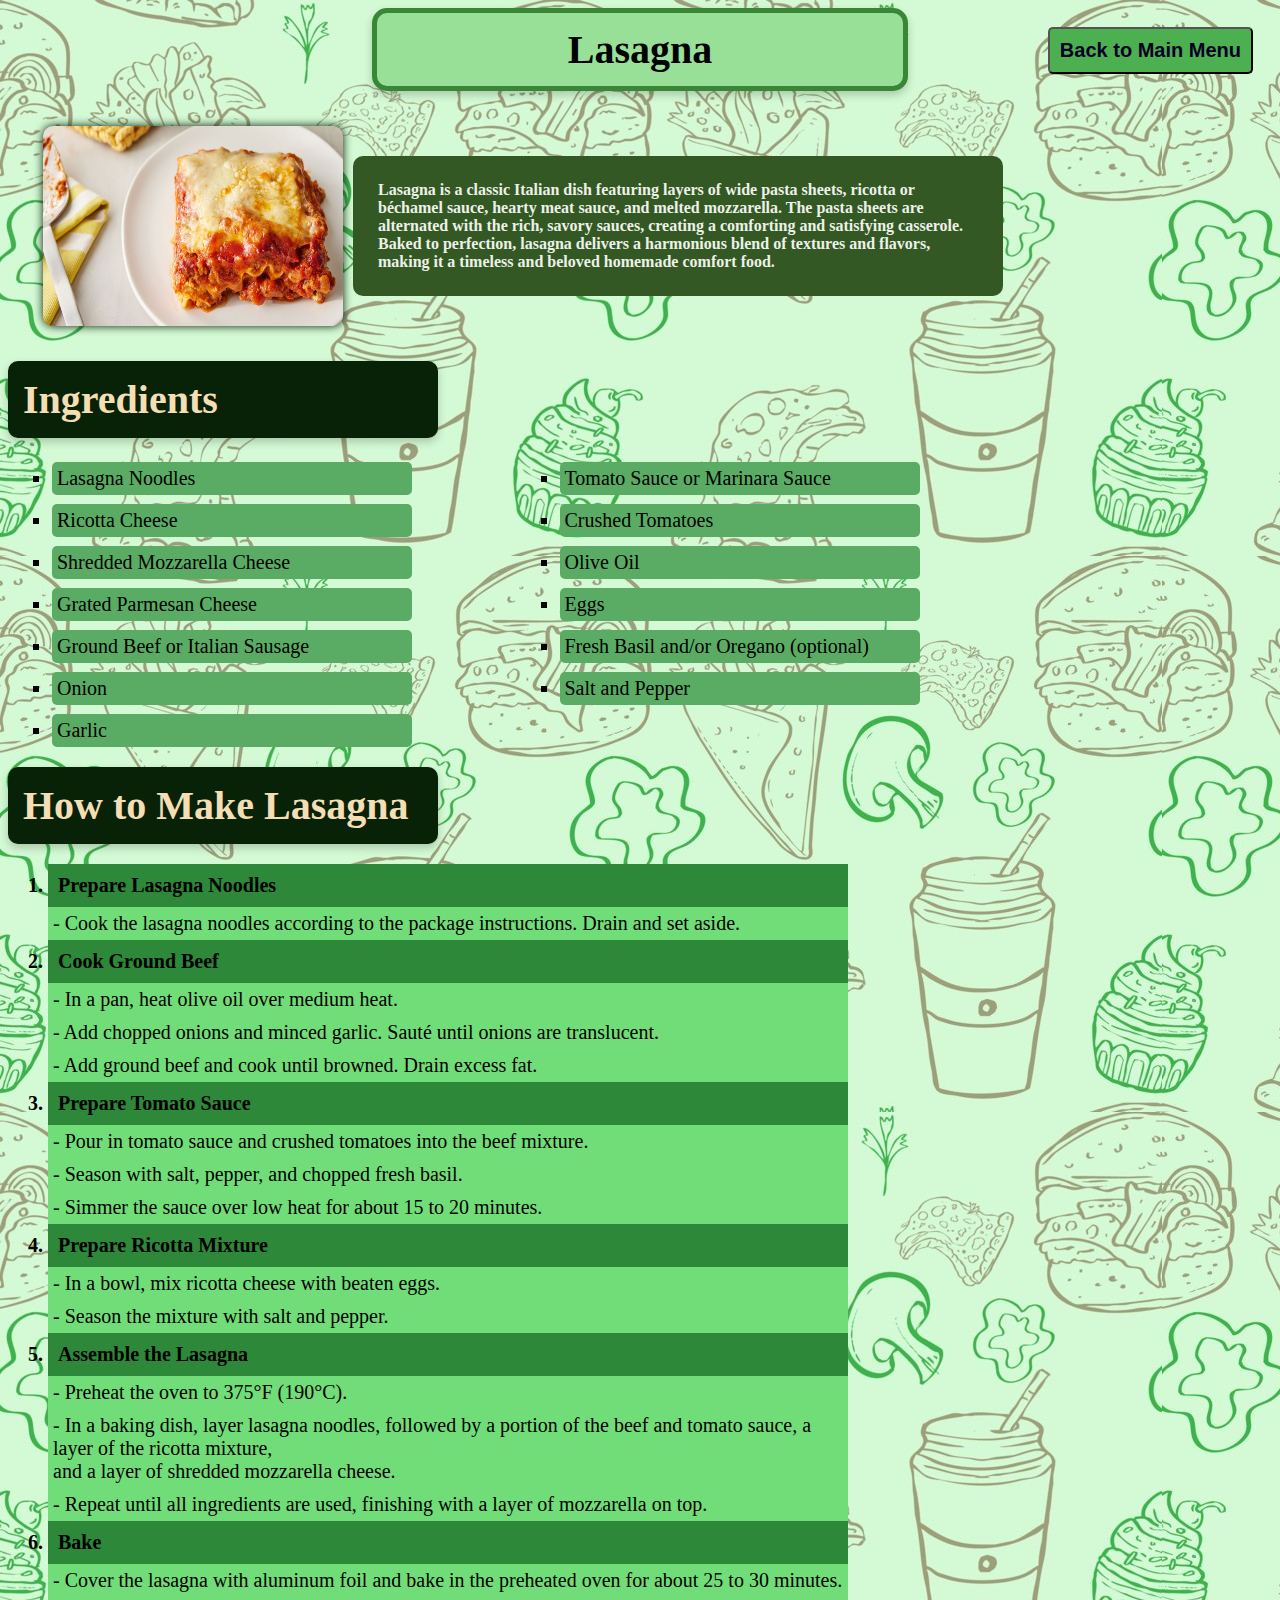
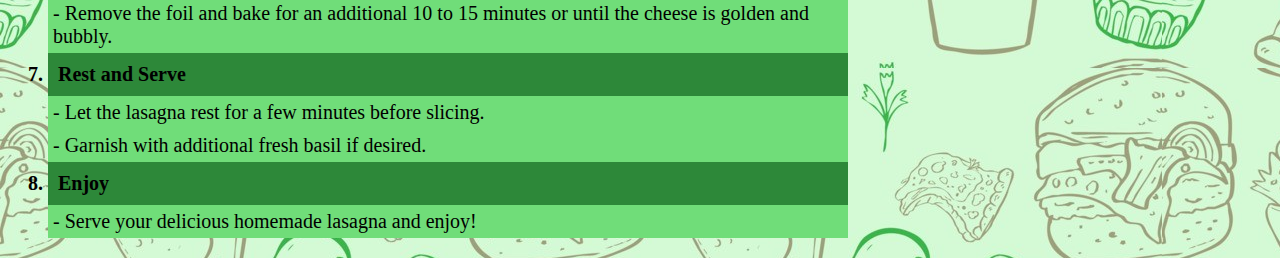
==== commit 621fd903: "march changes" ====
--- a/recipes/lasagna.html
+++ b/recipes/lasagna.html
@@ -7,6 +7,8 @@
     </head>
     <body>
         <h1>Lasagna</h1>
+        
+        <div class="flexxx">
         <img src="../images/lasagna.jpg" alt="This is my own" height="200" width="300">
         
         <p>Lasagna is a classic Italian dish featuring layers of wide pasta sheets, ricotta or
@@ -14,7 +16,9 @@
          with the rich, savory sauces, creating a comforting and satisfying casserole. Baked to 
         perfection, lasagna delivers a harmonious blend of textures and flavors, making it a 
         timeless and beloved homemade comfort food.</p>
-        
+      </div> 
+
+
         <h2 id="ing">Ingredients</h2>
         <ul>
             <li id="unordered">Lasagna Noodles</li>
--- a/recipes/stylesrecipe.css
+++ b/recipes/stylesrecipe.css
@@ -25,13 +25,54 @@
     font-size: 20px;
 }
 ul
-{    
-    columns: 2;
-    display: inline-block;
+{   
+    list-style-type:none;
+    gap: 1px 15px;
+    flex-wrap: wrap;
+    display: flex;
     position: relative;
+    flex-direction: column;
     margin-top: 0px;
+    max-height: 300px;
     width: 1000px;
-}
+    
+}
+
+.flexxx{
+    margin: 20px;
+    display: flex;
+    padding: 5px;
+    justify-content: flex-start;
+    align-items: center;
+    /* flex-wrap: wrap; */
+}
+
+img{
+    border-radius: 10px;
+    box-shadow: 0 0 10px rgb(1, 27, 3);
+    margin: 10px;
+    border-color: #031b04;
+    /* border-width: 10px; */
+    /* flex-grow: 1;  */
+    background-color: rgb(207, 235, 194);
+    
+}
+
+p { /* Adjust the maximum width of your content */
+    font-weight: bold;
+    flex-grow: 1;
+    border-radius: 10px; 
+    background-color: rgb(52, 88, 35);
+    padding: 25px;
+    max-width: 600px;
+    color: #ecf1e9;  
+}
+
+
+
+
+
+
 
 #or-line
 {
@@ -48,30 +89,7 @@
     
 }
 
-img{
-    border-radius: 10px;
-    box-shadow: 0 0 10px rgb(1, 27, 3);
-    margin: 10px;
-    border-color: #031b04;
-    border-width: 10px;
-    position:static;    
-}
-
-
-p {
-    max-width: 800px; /* Adjust the maximum width of your content */
-    margin-top: 40px;
-    font-weight: bold;
-    background-color: rgb(207, 235, 194);
-    text-align:justify;
-    border: 2px solid rgb(27, 80, 30); 
-    padding: 30px;
-    float: right;
-    margin-right: 90px;
-    color: #030c3b;   
-    border-radius: 10px;    
-    
-}
+
 
 #ing{
     font-size: 40px;
@@ -80,7 +98,7 @@
     padding: 15px;
     border-radius: 10px;
     box-shadow: 0 4px 8px rgba(0, 0, 0, 0.2);
-    position:relative   ;    
+    
     font-weight: 600;
     width:400px;
     margin-top: 5px;
